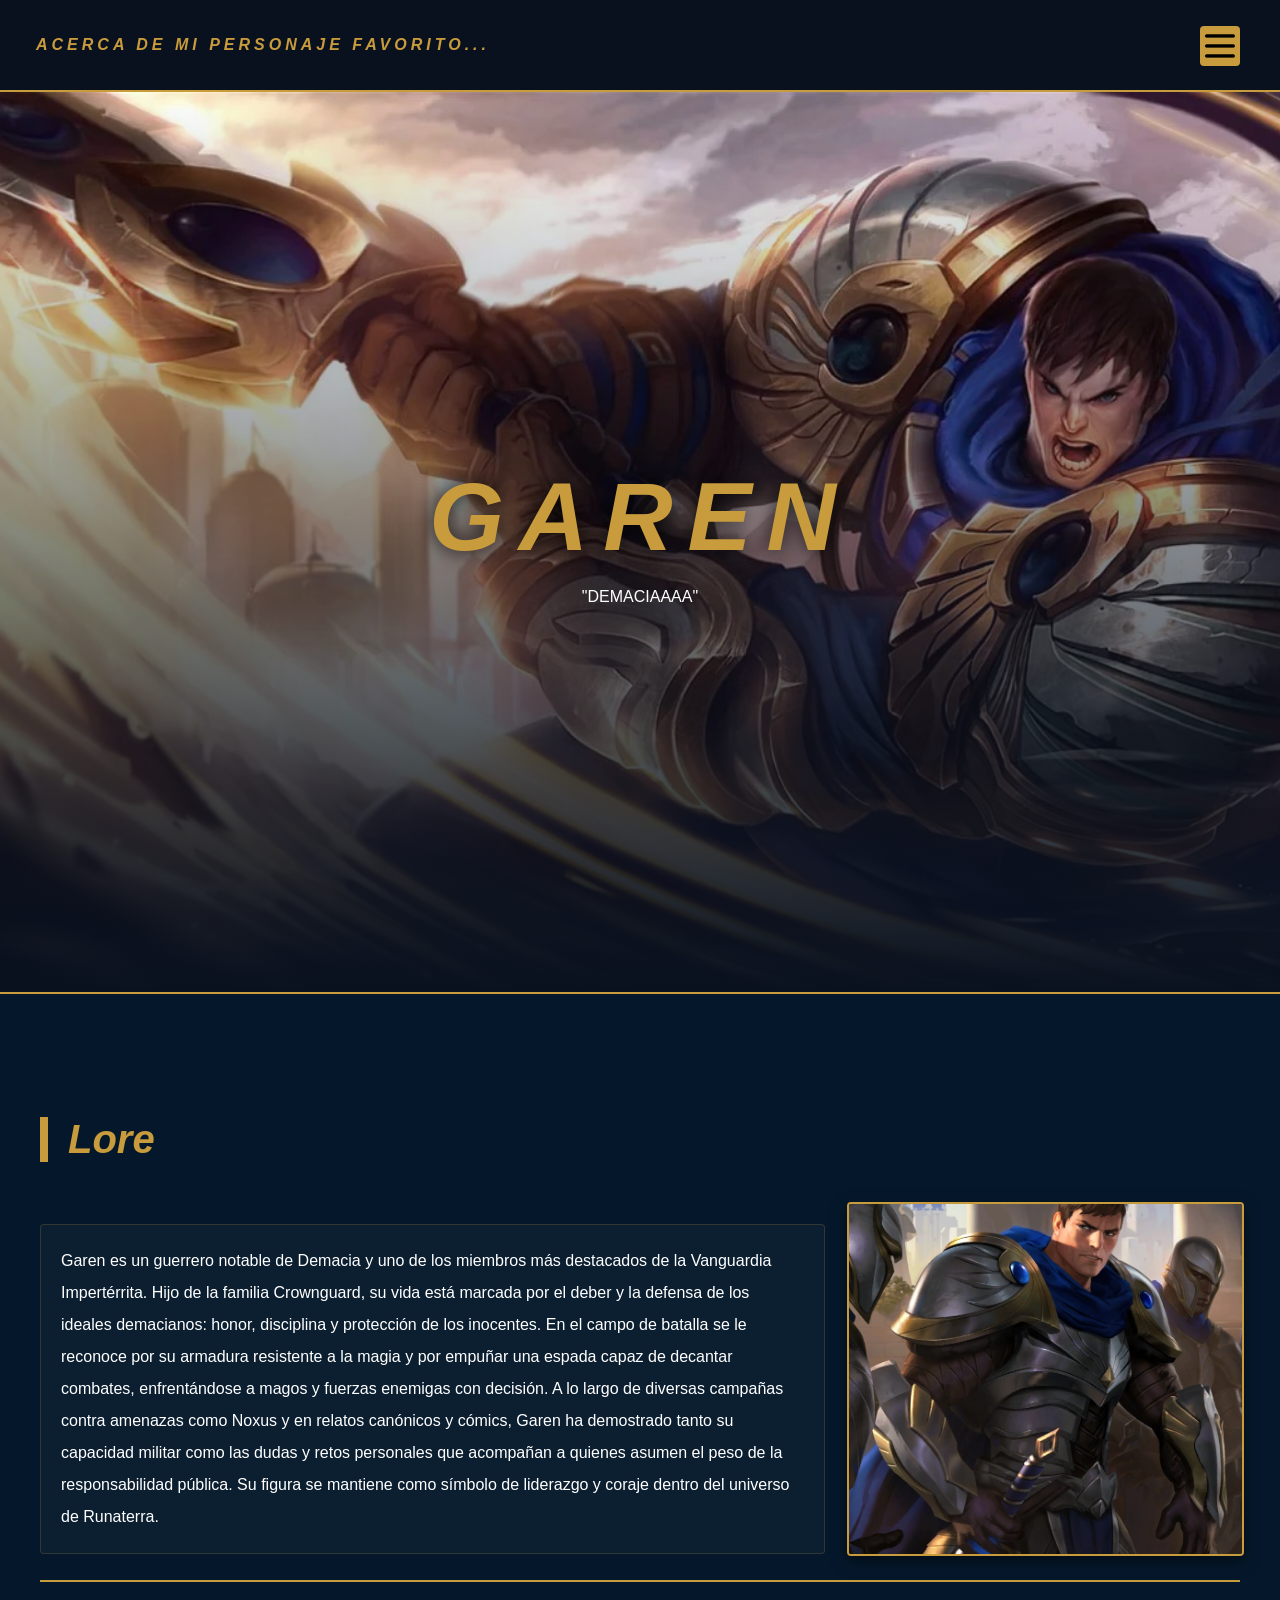
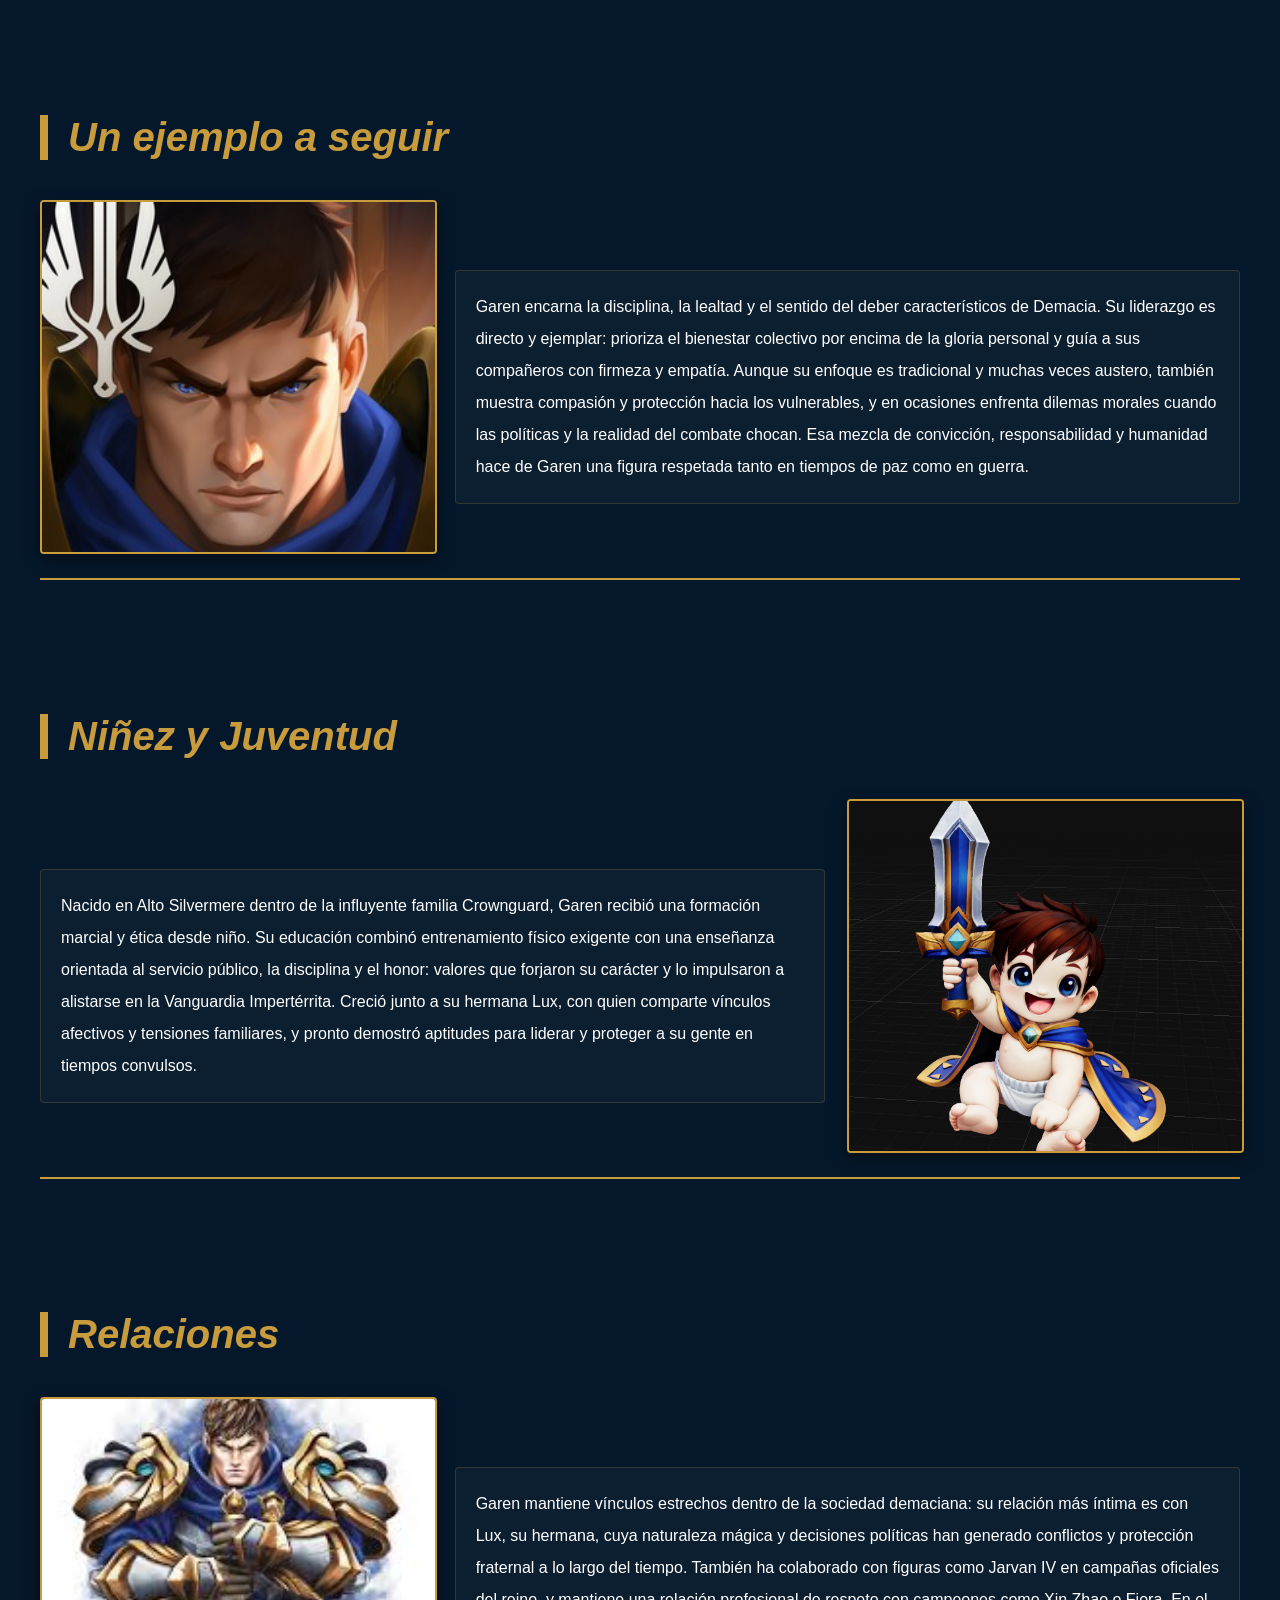
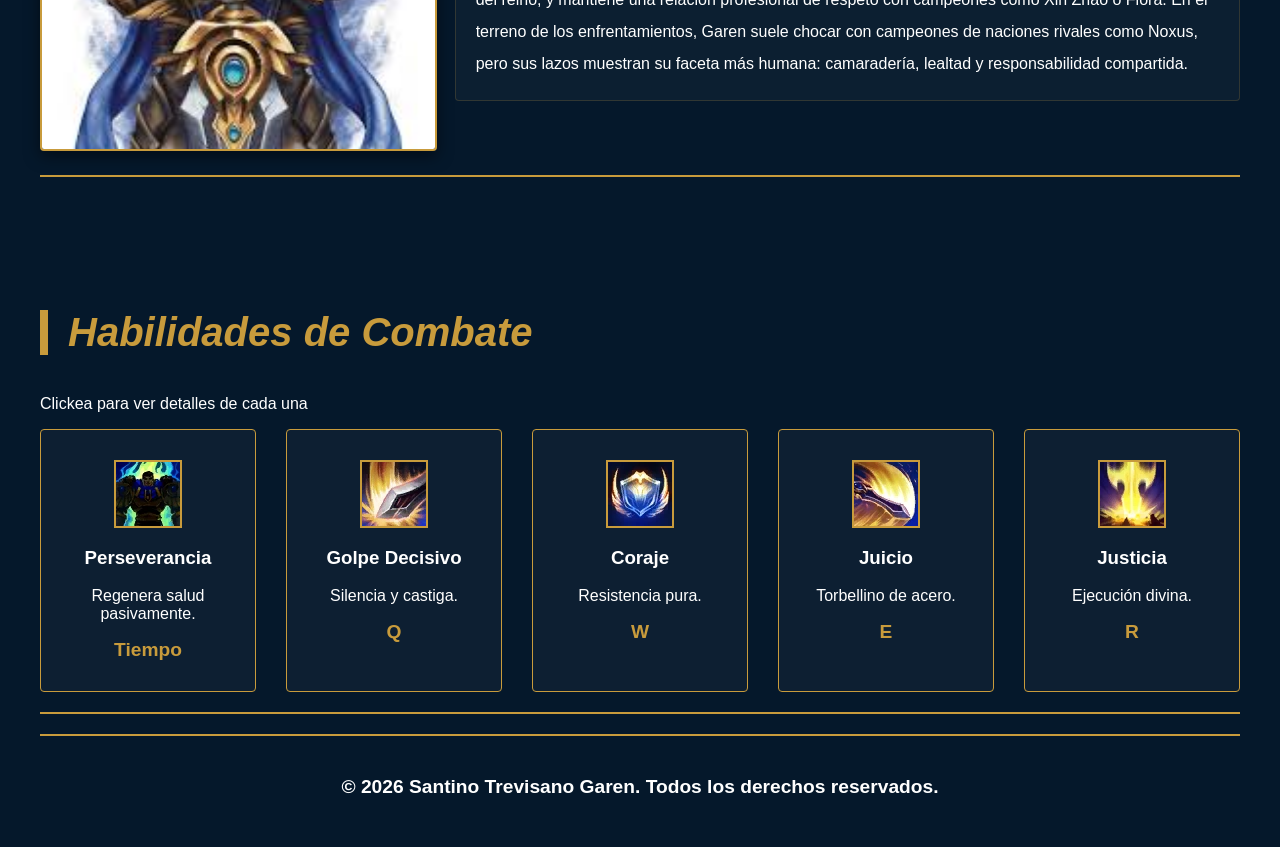
==== index.html @ c41dc691 "v1.2.2" ====
<!DOCTYPE html>
<html lang="es">
<head>
    <meta charset="UTF-8">
    <title>Garen: El Poder de Demacia</title>
    <link rel="stylesheet" href="style.css"> 
    <meta name="viewport" content="width=device-width, initial-scale=1.0">
</head>
<body>

    <nav id="menu">
        <div class="nav-left-text">Acerca de mi personaje favorito...</div>
        <button class="menu-btn" onclick="toggleMenu()">
            <img src="img/botton.png" alt="boton">
        </button>
        
        <div class="nav-links">
            <a href="#hero" onclick="toggleMenu()">Inicio</a>
            <a href="#lore" onclick="toggleMenu()">Lore</a>
            <a href="#Personalidad" onclick="toggleMenu()">Personalidad</a>
            <a href="#Niñez" onclick="toggleMenu()">Niñez</a>
            <a href="#relaciones" onclick="toggleMenu()">Relaciones</a>
            <a href="#habilidades" onclick="toggleMenu()">Habilidades</a>
        </div>
    </nav>

    <header class="hero-garen" id="hero">
        <h1>Garen</h1>
        <p>"DEMACIAAAA"</p>
    </header>
    <main>
        <div class="container">

        <section id="lore" class="divs"> 
            <h2>Lore</h2>
            <div class="texto-foto-derecha">
                <div>
                    <p>Garen es un guerrero notable de Demacia y uno de los miembros más destacados de la Vanguardia Impertérrita. Hijo de la familia Crownguard, su vida está marcada por el deber y la defensa de los ideales demacianos: honor, disciplina y protección de los inocentes. En el campo de batalla se le reconoce por su armadura resistente a la magia y por empuñar una espada capaz de decantar combates, enfrentándose a magos y fuerzas enemigas con decisión. A lo largo de diversas campañas contra amenazas como Noxus y en relatos canónicos y cómics, Garen ha demostrado tanto su capacidad militar como las dudas y retos personales que acompañan a quienes asumen el peso de la responsabilidad pública. Su figura se mantiene como símbolo de liderazgo y coraje dentro del universo de Runaterra.</p>
                </div>
                <div>
                    <img src="img/Garen_conVanguardia.webp" alt="FotoGaren">
                 </div>
            </div>
        </section> 

        <section id ="Personalidad" class="divs">
            <h2>Un ejemplo a seguir</h2>
            <div class="texto-foto-izquierda">
                <div>
                    <img src="img/Garen_Personalidad.png" alt="FotoGaren">
                </div>
                <div> 
                    <p>Garen encarna la disciplina, la lealtad y el sentido del deber característicos de Demacia. Su liderazgo es directo y ejemplar: prioriza el bienestar colectivo por encima de la gloria personal y guía a sus compañeros con firmeza y empatía. Aunque su enfoque es tradicional y muchas veces austero, también muestra compasión y protección hacia los vulnerables, y en ocasiones enfrenta dilemas morales cuando las políticas y la realidad del combate chocan. Esa mezcla de convicción, responsabilidad y humanidad hace de Garen una figura respetada tanto en tiempos de paz como en guerra.</p>
                </div>
            </div>
        </section>

        <Section id ="Niñez" class="divs">
            <h2>Niñez y Juventud</h2>
            <div class="texto-foto-derecha">
                <div>
                    <p>Nacido en Alto Silvermere dentro de la influyente familia Crownguard, Garen recibió una formación marcial y ética desde niño. Su educación combinó entrenamiento físico exigente con una enseñanza orientada al servicio público, la disciplina y el honor: valores que forjaron su carácter y lo impulsaron a alistarse en la Vanguardia Impertérrita. Creció junto a su hermana Lux, con quien comparte vínculos afectivos y tensiones familiares, y pronto demostró aptitudes para liderar y proteger a su gente en tiempos convulsos.</p>
                </div>
                <div>
                    <img src="img/Garen_bebe.png" alt="FotoGaren">
                </div>
            </div>
        </Section>

        <section id ="relaciones" class="divs">
            <h2>Relaciones</h2>
            <div class="texto-foto-izquierda">
                <div>
                    <img src="img/Garen_ejemplo.jpg" alt="FotoGaren">
                </div>
                <div>
                    <p>Garen mantiene vínculos estrechos dentro de la sociedad demaciana: su relación más íntima es con Lux, su hermana, cuya naturaleza mágica y decisiones políticas han generado conflictos y protección fraternal a lo largo del tiempo. También ha colaborado con figuras como Jarvan IV en campañas oficiales del reino, y mantiene una relación profesional de respeto con campeones como Xin Zhao o Fiora. En el terreno de los enfrentamientos, Garen suele chocar con campeones de naciones rivales como Noxus, pero sus lazos muestran su faceta más humana: camaradería, lealtad y responsabilidad compartida.</p>
                </div>
            </div>
        </section>

        <section id="habilidades" class="click-div">
            <h2>Habilidades de Combate</h2>
            <p>Clickea para ver detalles de cada una</p>
            <div class="habilidades-grid">
                 <div class="habilidad-div" id="perseverancia">
                    <img src= "img/Garen_Perseverance.webp" alt="Q">
                    <h3>Perseverancia</h3>
                    <p>Regenera salud pasivamente.</p>
                    <span class="tecla">Tiempo</span>
                </div>
                <div class="habilidad-div" id="goledecisivo">
                    <img src="img/Garen_Decisive_Strike.webp" alt="Q">
                    <h3>Golpe Decisivo</h3>
                    <p>Silencia y castiga.</p>
                    <span class="tecla">Q</span>
                </div>
                <div class="habilidad-div" id="coraje">
                    <img src="img/Garen_Courage.webp" alt="W">
                    <h3>Coraje</h3>
                    <p>Resistencia pura.</p>
                    <span class="tecla">W</span>
                </div>
                <div class="habilidad-div" id="juicio">
                    <img src="img/Garen_Judgment.webp" alt="E">
                    <h3>Juicio</h3>
                    <p>Torbellino de acero.</p>
                    <span class="tecla">E</span>
                </div>
                <div class="habilidad-div" id="justicia">
                    <img src="img/Garen_Demacian_Justice.webp" alt="R">
                    <h3>Justicia</h3>
                    <p>Ejecución divina.</p>
                    <span class="tecla">R</span>
                </div>
            </div>

            <div id="video-container" style="display: none;">
                <video id="miVideo">
                 <source src="tu-video.mp4" type="video/mp4">Error no cargo el video</source>
                </video>
                <p id="texto">texto</p>
            </div>
            
        </section> 

        <footer>
            <p>&copy; 2026 Santino Trevisano Garen. Todos los derechos reservados.</p>
        </footer>
    </div>
    <script src="script.js"></script>
    </main>
</body>
</html>
---- style.css ----
:root {
    --azul-demacia: #05182b;
    --dorado-justicia: #c89b3c;
    --blanco-pureza: #ffffff;
    --negro-fondo: #09111f;
}

body {
    display: grid;
    grid-template-rows: auto 1fr auto;
    background-color: var(--azul-demacia);
    color: var(--blanco-pureza);
    font-family: 'Segoe UI', sans-serif;
    margin: 0;
    overflow-x: hidden;
    width: 100vw;
    cursor: url('img/cursornormal-small.png') 0 0, auto;
}

html {
    cursor: url('img/cursornormal-small.png') 0 0, auto;
}

a,
button,
.menu-btn,
.habilidad-div {
    cursor: url('img/cursorclick-small.png') 0 0, pointer;
}

header {
    min-height: 100vh;
}

.container h1{
    text-align: center; 
}

nav {
    display: flex;
    align-items: center;
    justify-content: space-between;
    z-index: 1000;
    padding: 15px 20px;
    background-color: var(--negro-fondo);
    min-height: 60px;
    position: sticky;
    top: 0;
    border-bottom: 2px solid var(--dorado-justicia);
}

.nav-left-text {
    font-family: 'Segoe UI', sans-serif;
    font-style: italic;
    font-weight: 700;
    font-size: 1rem;
    color: var(--dorado-justicia);
    letter-spacing: 4px;
    text-transform: uppercase;
    padding: 10px 16px;
}

nav a {
    display: none;
}

.menu-btn {
    display: block;
    float: right;
    background: none;
    border: none;
    padding: 0;
    cursor: pointer;
    position: relative;
    z-index: 1002;
    margin-right: 20px;
    margin-top: 5px;
}

.menu-btn img {
    background-color: var(--dorado-justicia);
    width: 40px;          
    height: auto;         
    transition: transform 0.2s ease, background-color 0.2s ease;
    border-radius: 4px;
}

.menu-btn:hover img {
    transform: scale(1.1);
    background-color: var(--blanco-pureza);
}

nav .nav-links {
    position: fixed;
    top: 0;
    right: 0; 
    width: 260px; 
    height: 100vh;
    background-color: rgba(9, 17, 31, 0.98); 
    border-left: 2px solid var(--dorado-justicia);
    padding-top: 90px; 
    display: flex;
    flex-direction: column;
    align-items: center;
    gap: 20px;
    z-index: 1001;
    transform: translateX(100%);
    transition: transform 0.4s cubic-bezier(0.4, 0, 0.2, 1); 
}

nav .nav-links a {
    display: block;
    font-size: 1.1rem;
    letter-spacing: 3px;
    width: 80%;
    text-align: center;
    padding: 12px 0;
    margin: 0;
    color: var(--dorado-justicia);
    text-decoration: none;
    font-weight: bold;
    text-transform: uppercase;
    transition: all 0.3s;
}

nav a:hover {
    display: inline-block;
  border-color: var(--dorado-justicia);
  transform: translateY(-5px); 
  cursor: url('img/cursorclick-small.png') 0 0, pointer;
  color: var(--blanco-pureza);
text-shadow: 0 0 10px rgba(200, 155, 60, 0.5);
}

.menu-btn:hover,
button:hover,
a:hover,
.habilidad-div:hover {
    cursor: url('img/cursorclick-small.png') 0 0, pointer;
}

nav.abierto .nav-links {
    transform: translateX(0);
}

nav.abierto .menu-btn img {
    transform: rotate(90deg);
    background-color: var(--blanco-pureza);
}

nav.cerrado .menu-btn img {
    transform: rotate(0deg);
    background-color: var(--dorado-justicia);
}

nav.abierto {
    display: flex;
    align-items: center;
    justify-content: space-between;
}

nav.abierto a {
    border: none;
}

.hero-garen {
    background: linear-gradient(rgba(0,0,0,0), var(--negro-fondo)), 
                url('img/garen-splash-art-league-of-legends-vs-legends-of-runeterra-v0-q20toudn4og61.webp');
    background-size: cover;
    background-position: center;
    display: flex;
    flex-direction: column;
    justify-content: center;
    align-items: center;
    text-align: center;
    border-bottom: 2px solid var(--dorado-justicia);
}

.hero-garen h1 {
    font-size: clamp(3rem, 10vw, 6rem); 
    color: var(--dorado-justicia);
    text-transform: uppercase;
    margin: 0;
    text-shadow: 0 0 20px rgba(0,0,0,0.9);
    letter-spacing: 15px;
    font-style: italic;
}

main{
    grid-template-columns: 1fr 3fr 1fr;
}
.container {
    max-width: 1200px; 
    margin: auto;
    padding: 10px 20px;
    display: grid;
}

section { 
    border-bottom: 2px solid var(--dorado-justicia);
    margin-bottom: 20px;
    margin-top: 80px; 
}

h2 {
    font-size: 2.5rem;
    font-style: italic;
    border-left: 8px solid var(--dorado-justicia);
    padding-left: 20px;
    color: var(--dorado-justicia);
    margin-bottom: 40px;
}

.habilidades-grid {
    display: grid;
    grid-template-columns: 1fr 1fr 1fr 1fr 1fr;
    gap: 30px;
}

.habilidad-div { 
    background: rgba(255,255,255,0.03);
    padding: 30px;
    border: 1px solid var(--dorado-justicia);
    text-align: center;
    border-radius: 4px;
    transition: all 0.3s;
    margin-bottom: 20px;
    transform-origin: center; transition: transform 1.5s, box-shadow 1.5s; 
}

.habilidad-div:hover {
    background: rgba(200,155,60,0.05);
    border-color: var(--dorado-justicia);
    transform: translateY(-5px);
    box-shadow: 0 0 18px rgba(200,155,60,.9);
}

.habilidad-div:hover {
    transform: rotateY(360deg) scale(1.05);
}

.habilidad-div img {
    width: 64px;
    height: 64px;
    border: 2px solid var(--dorado-justicia);
    margin-bottom: 15px;
    display: block;
    margin-left: auto;
    margin-right: auto;
}

.tecla {
    display: block;
    font-weight: bold;
    font-size: 1.2rem;
    color: var(--dorado-justicia);
    margin-top: 10px;
}

.texto-foto-derecha {
    display: grid;
    grid-template-columns: 2fr 1fr;
    gap: 22px;
    align-items: center;
}

.texto-foto-izquierda {
    display: grid;
    grid-template-columns: 1fr 2fr;
    gap: 22px;
    align-items: center;
}

.texto-foto-derecha img, 
.texto-foto-izquierda img {
    width: 100%;
    height: 350px;
    object-fit: cover;
    border: 2px solid var(--dorado-justicia);
    border-radius: 4px;
    box-shadow: 0 5px 15px rgba(0,0,0,0.5);
    margin-bottom: 20px;
}

img {
    transition: all 0.3s;
} 

img:hover {
    background: rgba(200,155,60,0.05);
    border-color: var(--dorado-justicia);
    transform: translateY(-5px);
}

.divs p {
    background: rgba(255,255,255,0.03);
    padding: 20px; 
    border: 1px solid rgba(200,155,60,0.2);
    border-radius: 4px;
    margin-bottom: 20px;
    line-height: 2;
}

.divs strong {
    color: var(--dorado-justicia);
}

#click-div {
    cursor: pointer;
}

#video-container {
    display: none; 
    text-align: center;
    grid-template-columns: 1fr;
    grid-template-rows: auto auto; 
    gap: 20px;
    margin-top: 30px;
    margin-bottom: 30px;      
}

#video-container p {
    padding: 30px;
    background: rgba(255,255,255,0.03);
    border: 1px solid rgba(200,155,60,0.2);
    text-align: center;
    border-radius: 4px;
}

video {
    margin: 0 auto;
    max-width: 110%;
    height: 400px; 
    padding: 10px;
    border: 2px solid var(--dorado-justicia);
}

footer {
    text-align: center;
    padding: 20px;
    border-top: 2px solid var(--dorado-justicia);
    color: var(--blanco-pureza);
    font-size: 1.2rem;
    font-weight: bold;
}


@media (max-width: 768px) {
    body {
        grid-template-rows: auto auto 1fr auto;
    }

    header {
        min-height: auto; 
    }

    #hero {
        background-color: var(--negro-fondo); 
        background-size: contain;             
        background-repeat: no-repeat;         
        background-position: center;
        width: 100%;
        height: auto;
        aspect-ratio: 17 / 10; 
    }

    .habilidades-grid {
        grid-template-columns: repeat(3, 1fr); 
        gap: 20px;
    }

    #justicia, #juicio {
        margin-left: 50%;
        width: 65%;
    }

    .texto-foto-derecha, 
    .texto-foto-izquierda {
        grid-template-columns: 1fr 1fr;
        grid-template-rows: auto;
        gap: 15px;
    }

    .texto-foto-derecha img, 
    .texto-foto-izquierda img {
        height: auto;
        max-width: 100%;
    }

    section { 
        margin-top: 60px; 
    }

    video {
        max-width: 90%;
        height: auto;
    }
}

@media (max-width: 480px) {
    .habilidades-grid {
        grid-template-columns: repeat(2, 1fr);
        gap: 15px;
    }

    .habilidad-div {
        display: flex;
        flex-direction: column;
        justify-content: space-between;
        height: 100%;
        box-sizing: border-box;
        padding: 15px;
    }

    #juicio, #justicia {
        margin-left: 0;
        width: 100%;
    }

    #justicia {
        grid-column: span 2;
    }

    .texto-foto-derecha, 
    .texto-foto-izquierda {
        grid-template-columns: 1fr;
    }
}
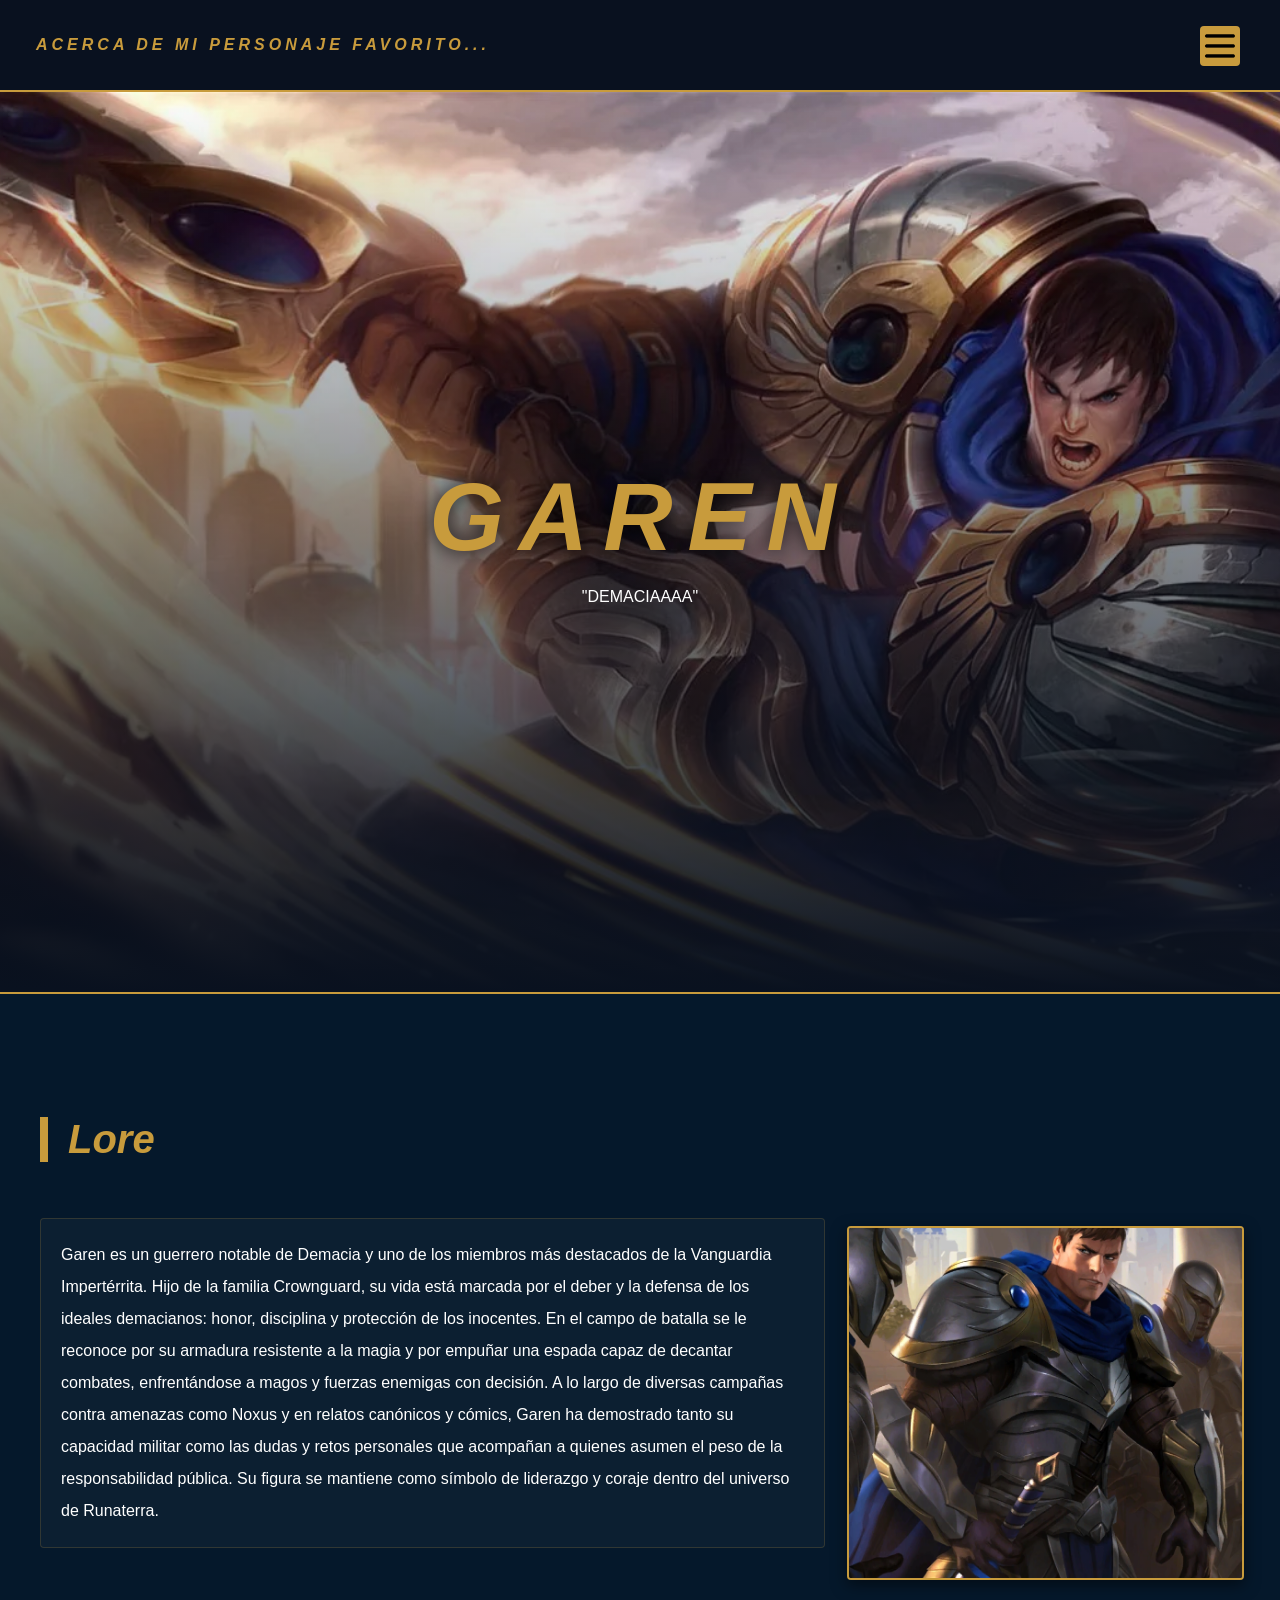
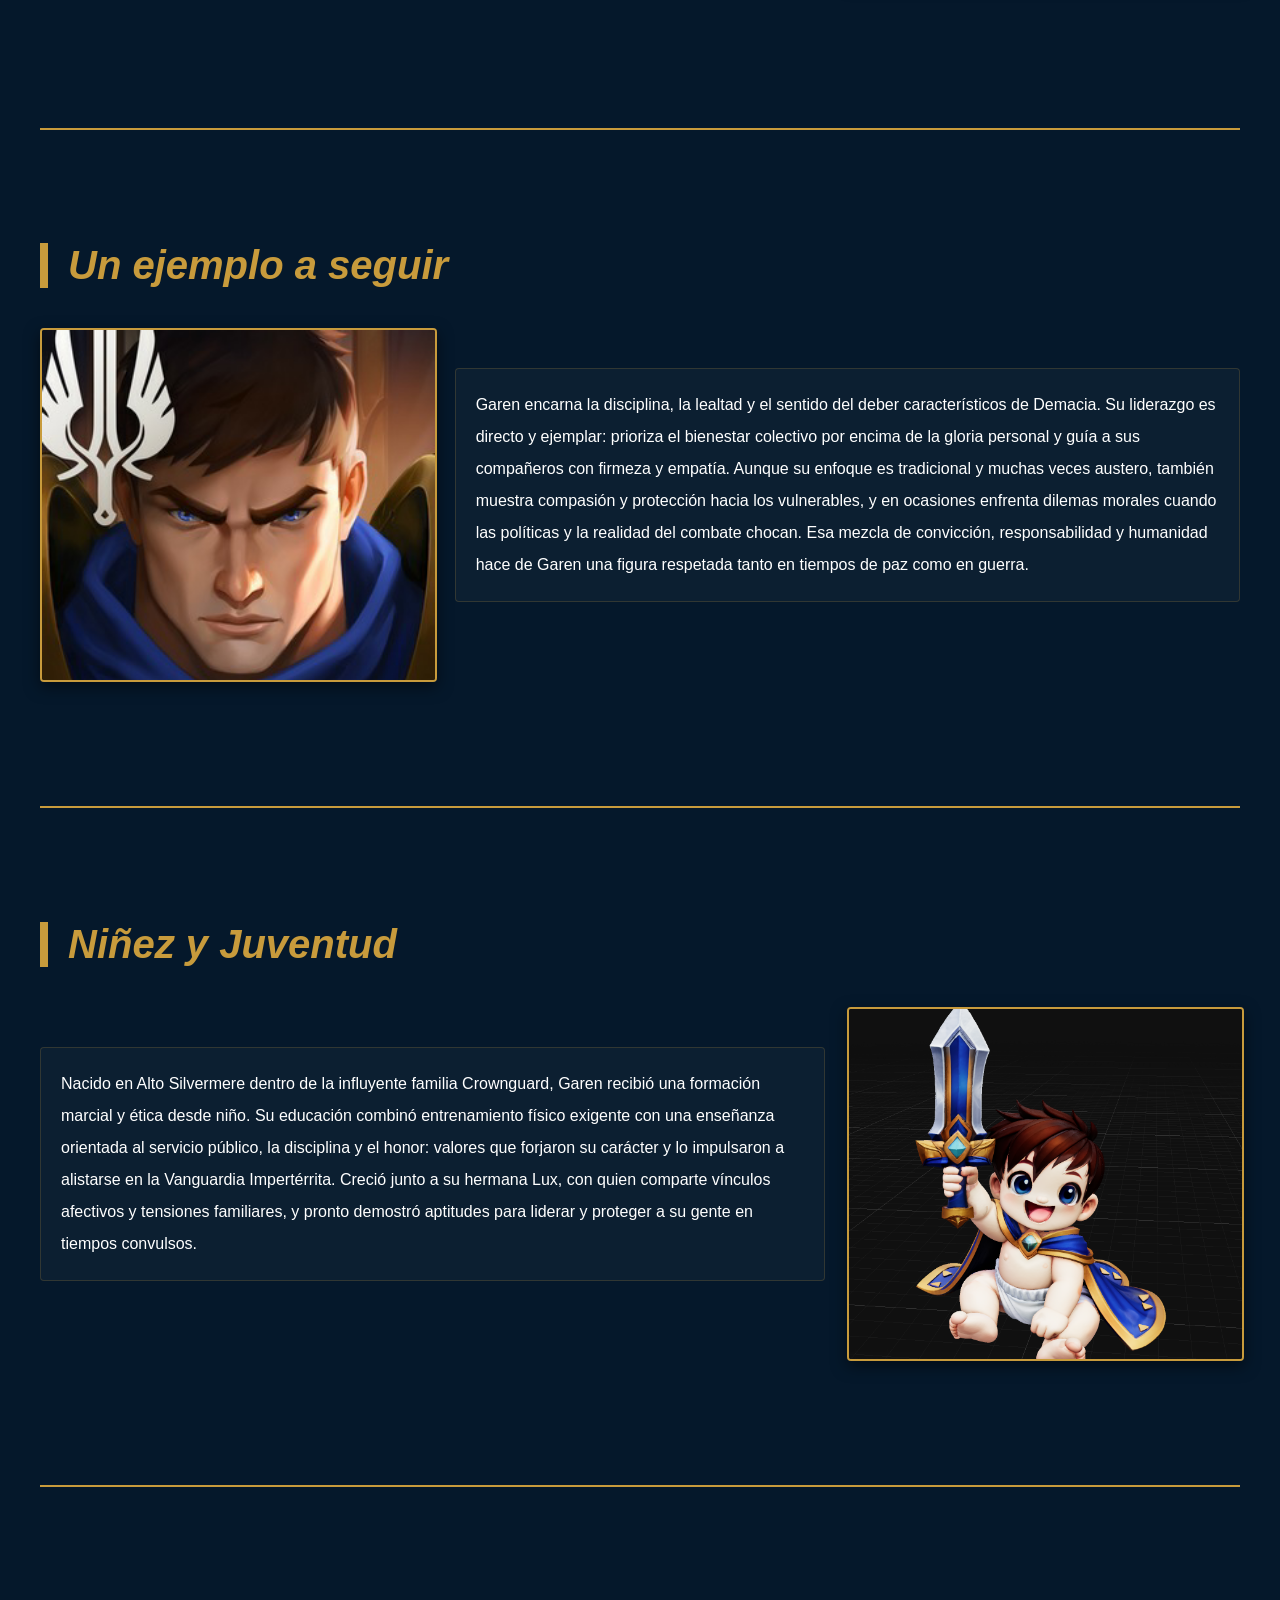
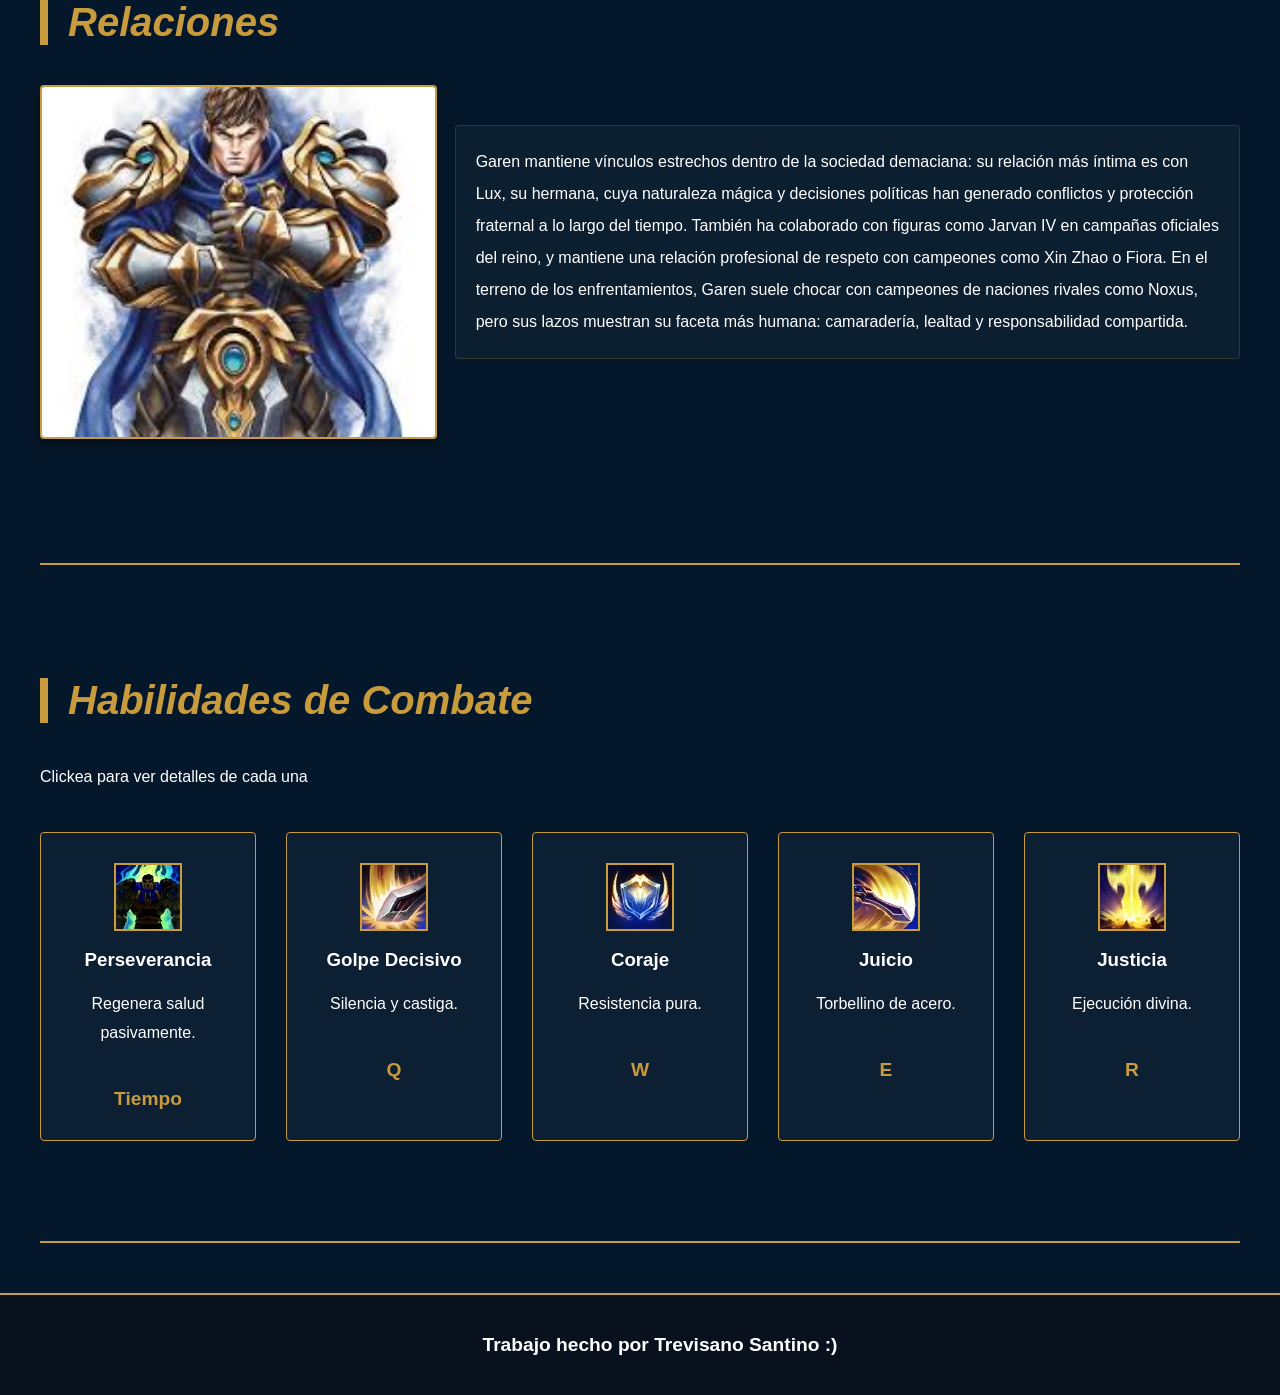
==== commit bbd0f1f4: "v1.3.1" ====
--- a/index.html
+++ b/index.html
@@ -121,13 +121,11 @@
                 </video>
                 <p id="texto">texto</p>
             </div>
-            
         </section> 
-
+    </div>
         <footer>
-            <p>&copy; 2026 Santino Trevisano Garen. Todos los derechos reservados.</p>
+            <p>Trabajo hecho por Trevisano Santino :)</p>
         </footer>
-    </div>
     <script src="script.js"></script>
     </main>
 </body>
--- a/style.css
+++ b/style.css
@@ -186,9 +186,6 @@
     font-style: italic;
 }
 
-main{
-    grid-template-columns: 1fr 3fr 1fr;
-}
 .container {
     max-width: 1200px; 
     margin: auto;
@@ -197,9 +194,9 @@
 }
 
 section { 
-    border-bottom: 2px solid var(--dorado-justicia);
-    margin-bottom: 20px;
-    margin-top: 80px; 
+    padding-bottom: 100px;
+    margin-top: 80px;
+    border-bottom: 2px solid var(--dorado-justicia); 
 }
 
 h2 {
@@ -211,6 +208,13 @@
     margin-bottom: 40px;
 }
 
+#habilidades {
+    padding-bottom: 80px;
+}
+#habilidades p {
+    line-height: 1.8;
+    margin-bottom: 40px;
+}
 .habilidades-grid {
     display: grid;
     grid-template-columns: 1fr 1fr 1fr 1fr 1fr;
@@ -297,7 +301,7 @@
     padding: 20px; 
     border: 1px solid rgba(200,155,60,0.2);
     border-radius: 4px;
-    margin-bottom: 20px;
+    margin-bottom: 80px;
     line-height: 2;
 }
 
@@ -325,6 +329,9 @@
     border: 1px solid rgba(200,155,60,0.2);
     text-align: center;
     border-radius: 4px;
+    max-width: 600px;
+    margin: 0 auto;
+    margin-top: 30px;
 }
 
 video {
@@ -336,12 +343,15 @@
 }
 
 footer {
+    width: 100%;
     text-align: center;
     padding: 20px;
+    margin-top: 40px;
     border-top: 2px solid var(--dorado-justicia);
     color: var(--blanco-pureza);
     font-size: 1.2rem;
     font-weight: bold;
+    background-color: var(--negro-fondo);
 }
 
 
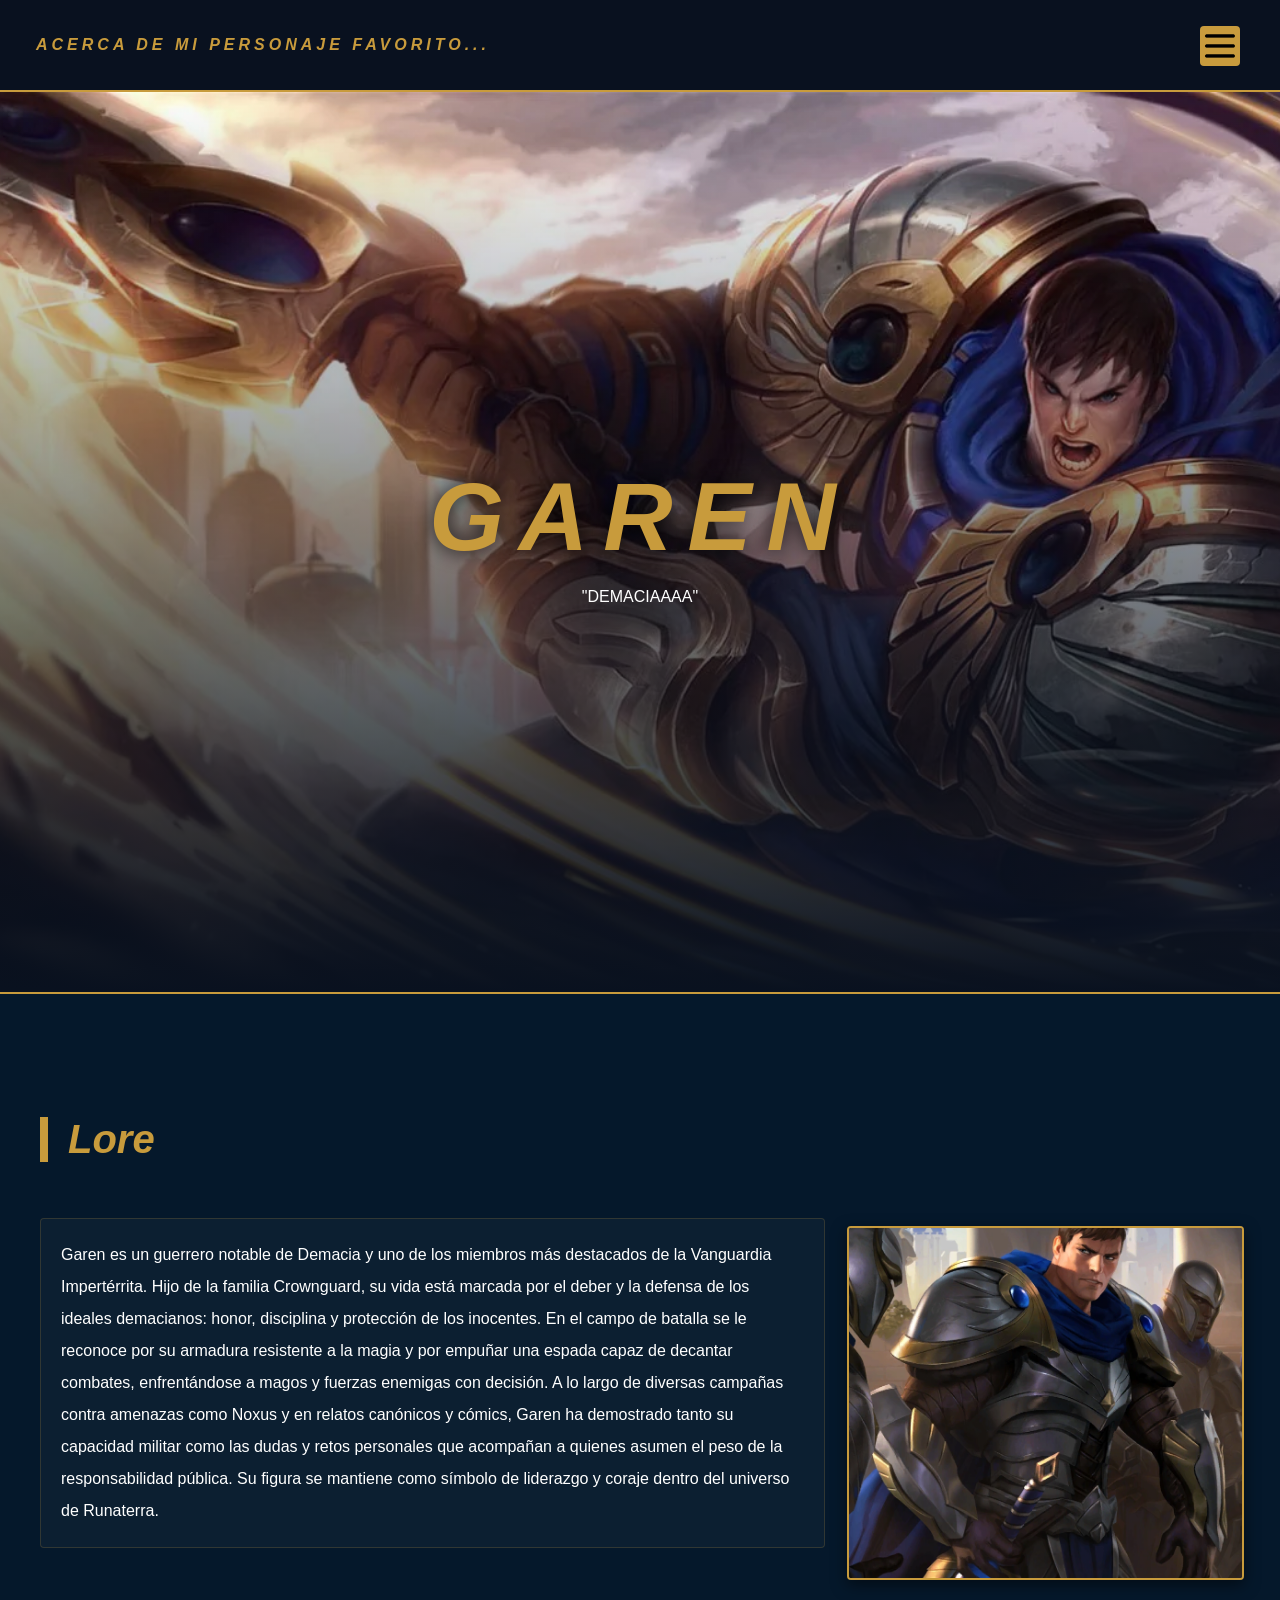
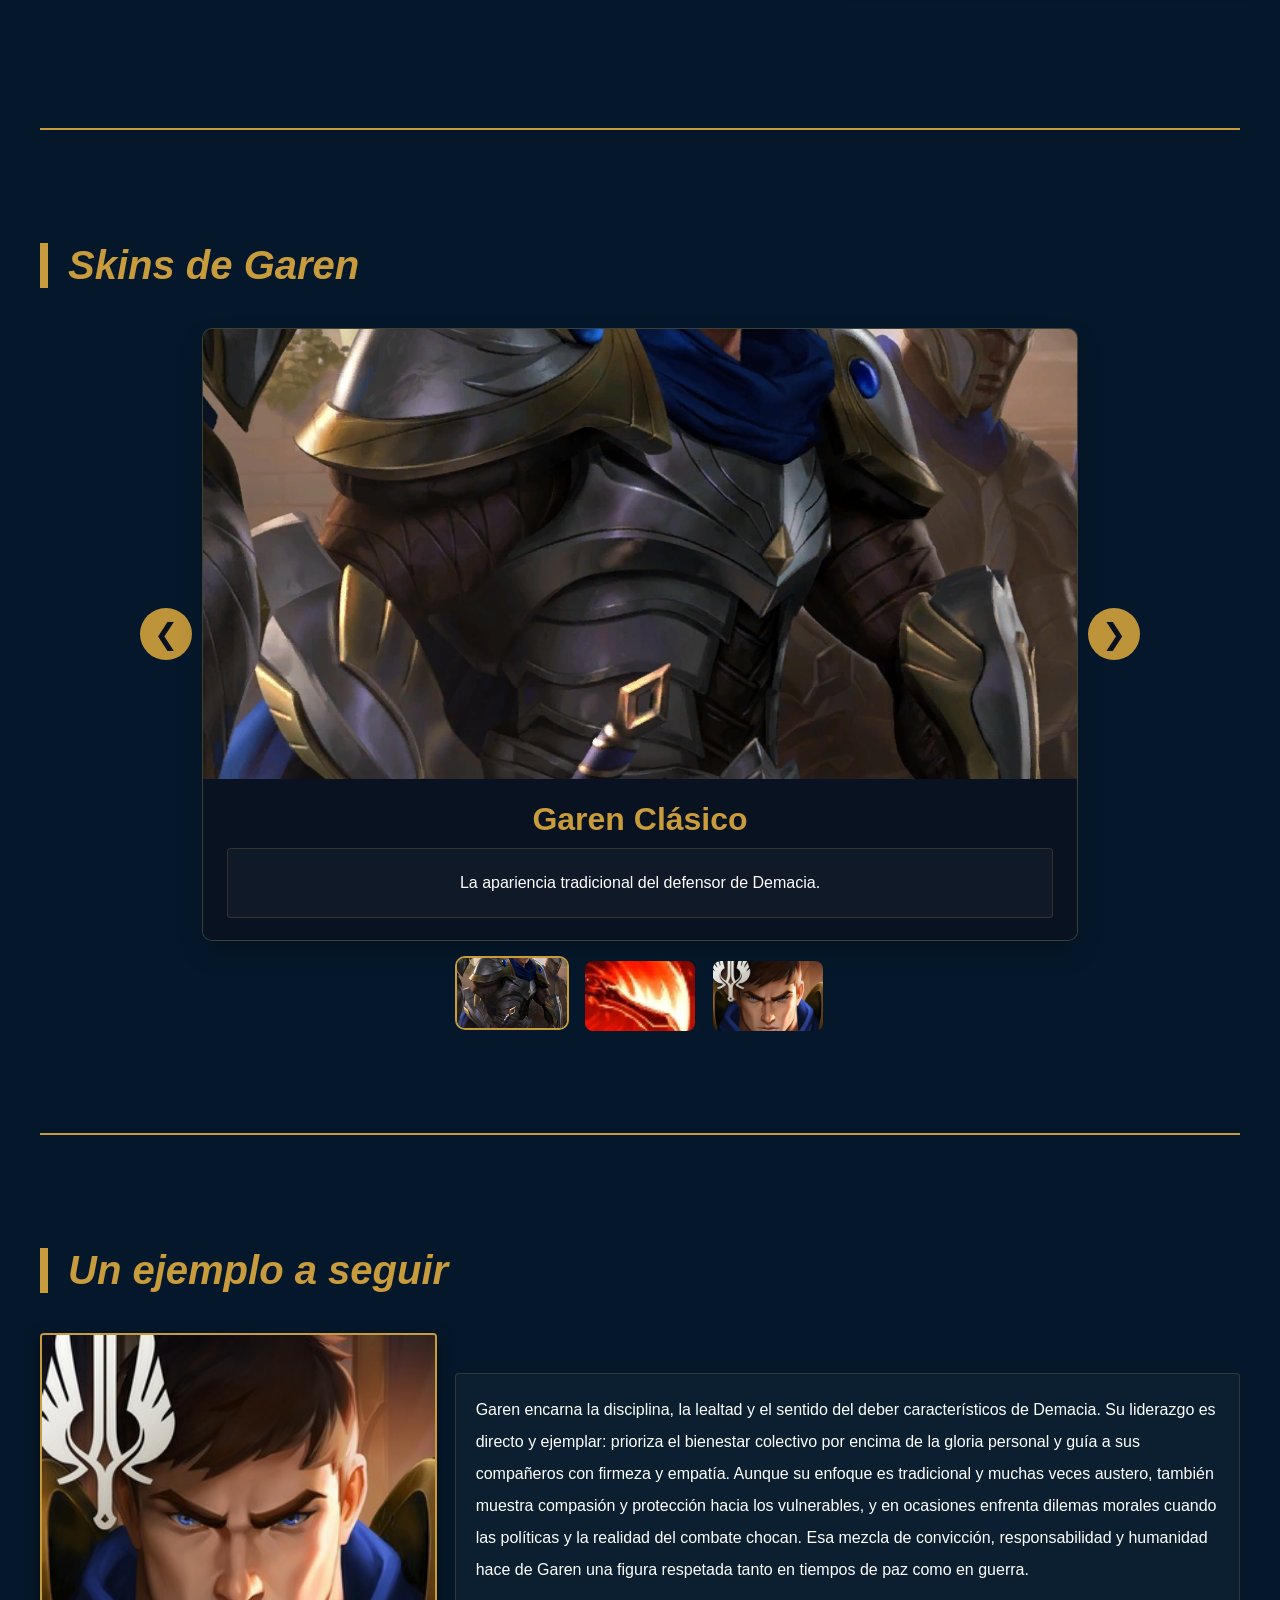
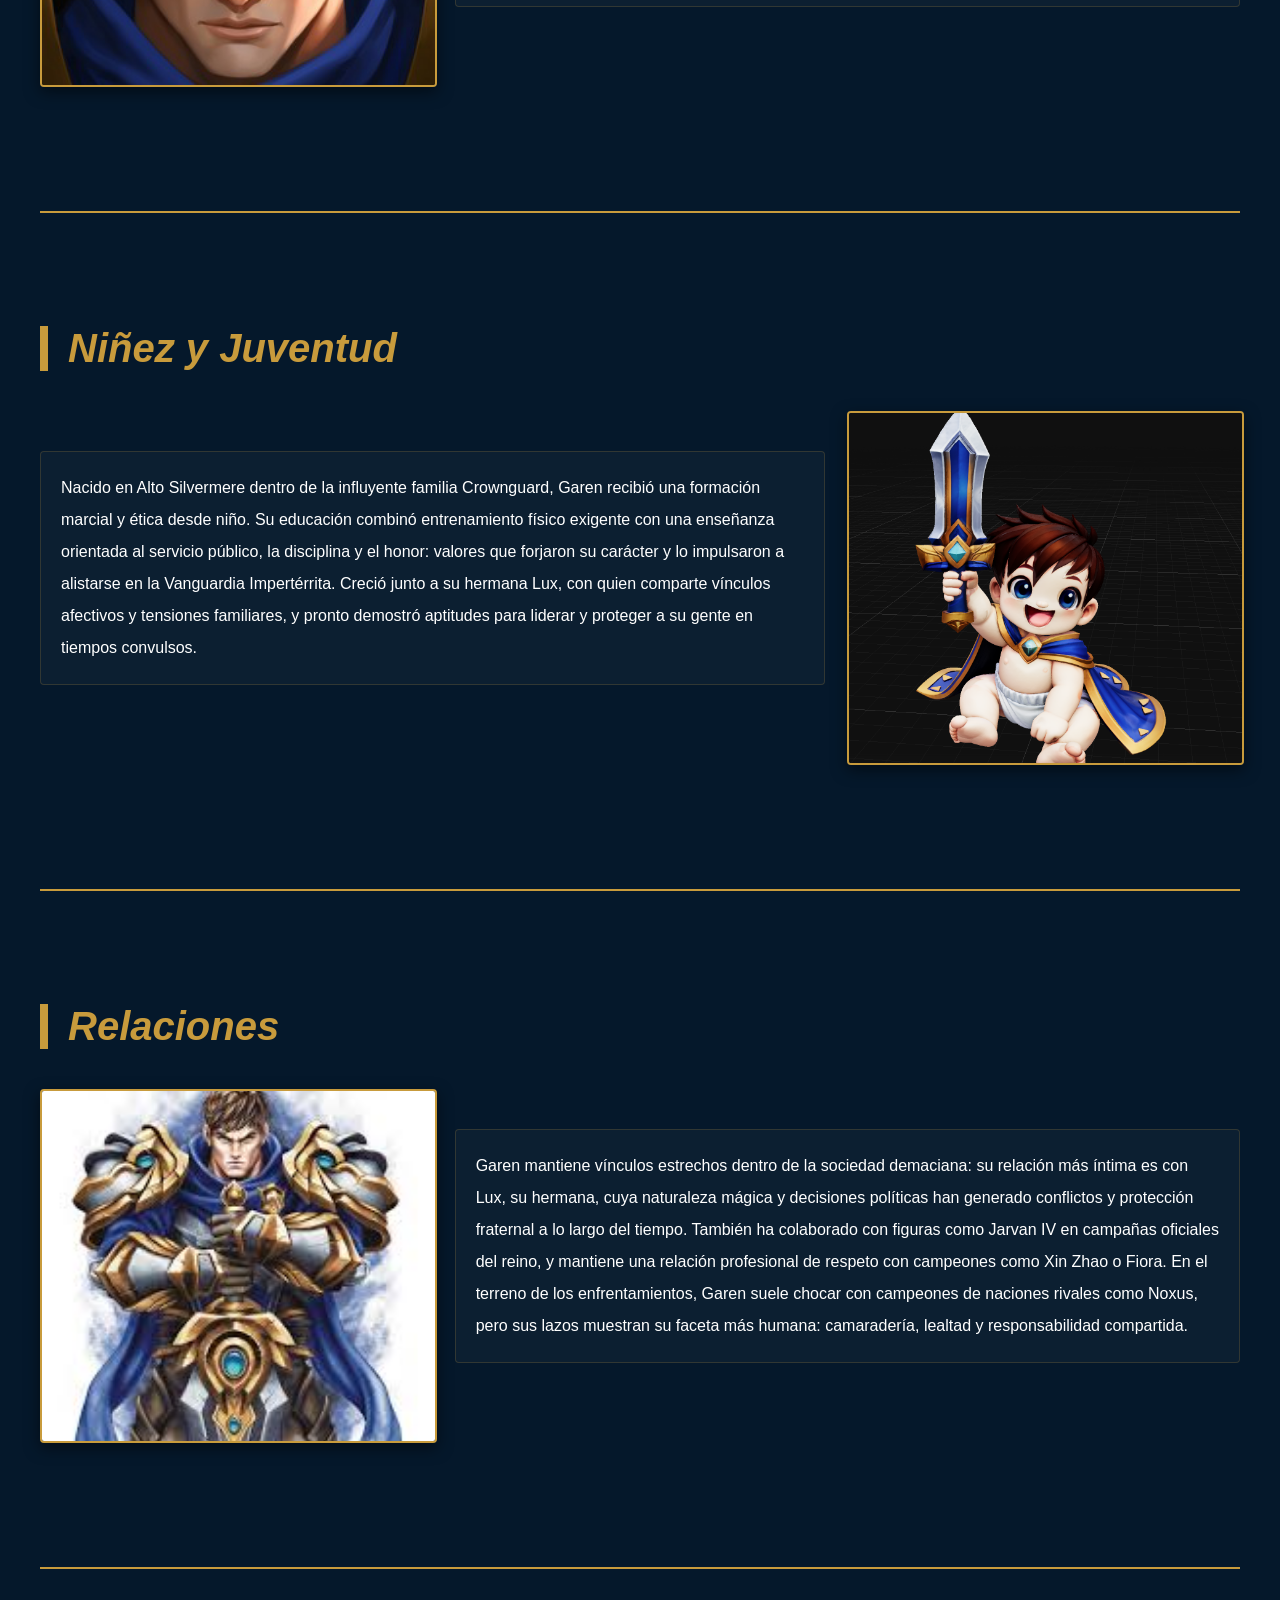
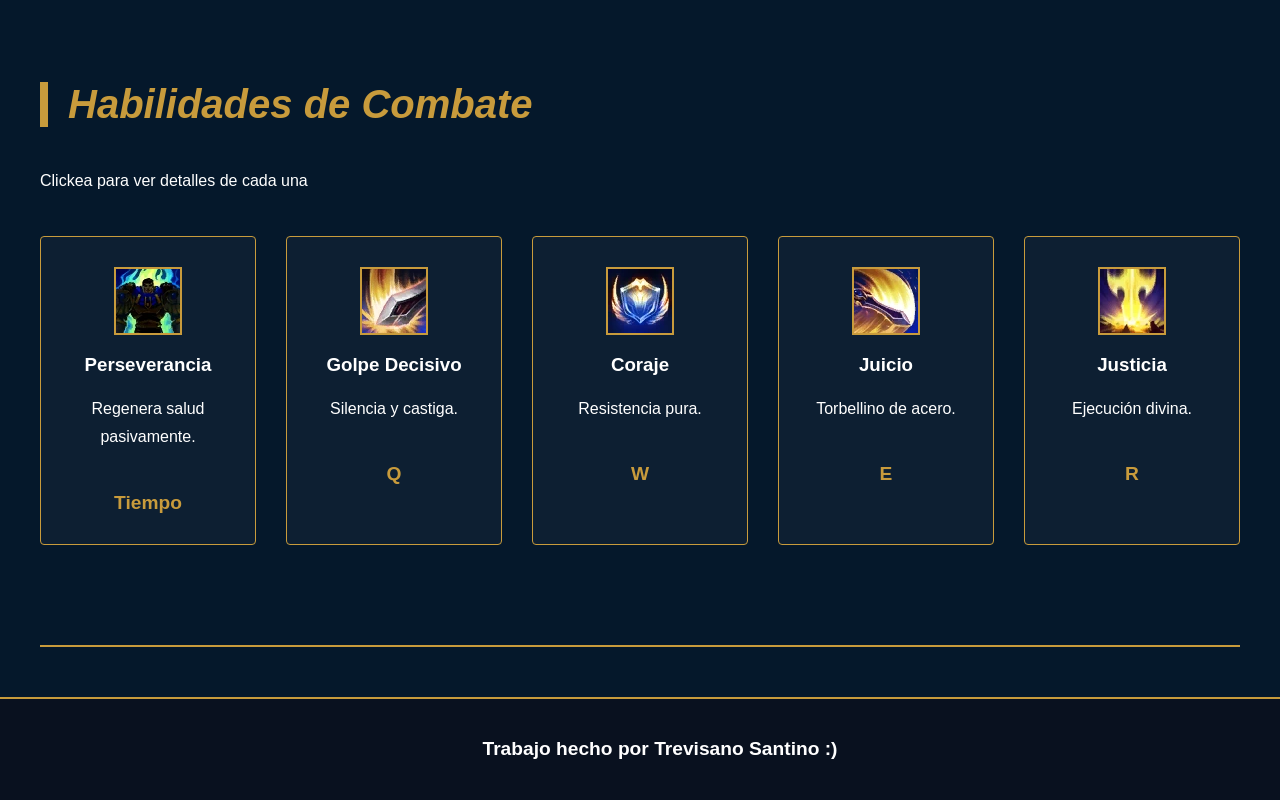
==== commit e8562764: "v1.4.0 probando carrusel" ====
--- a/index.html
+++ b/index.html
@@ -20,6 +20,7 @@
             <a href="#Personalidad" onclick="toggleMenu()">Personalidad</a>
             <a href="#Niñez" onclick="toggleMenu()">Niñez</a>
             <a href="#relaciones" onclick="toggleMenu()">Relaciones</a>
+            <a href="#skins" onclick="toggleMenu()">Skins</a>
             <a href="#habilidades" onclick="toggleMenu()">Habilidades</a>
         </div>
     </nav>
@@ -43,6 +44,34 @@
             </div>
         </section> 
 
+        <section id="skins" class="divs skins-section">
+            <h2>Skins de Garen</h2>
+            <div class="skins-carousel">
+                <div class="skins-display">
+                    <button class="skins-nav prev" aria-label="Anterior skin">&#10094;</button>
+                    <figure class="skins-figure">
+                        <img src="img/Garen_conVanguardia.webp" alt="Garen Clásico">
+                        <figcaption>
+                            <h3>Garen Clásico</h3>
+                            <p>La apariencia tradicional del defensor de Demacia.</p>
+                        </figcaption>
+                    </figure>
+                    <button class="skins-nav next" aria-label="Siguiente skin">&#10095;</button>
+                </div>
+                <div class="skins-thumbs">
+                    <button class="skins-thumb active" data-index="0" aria-label="Seleccionar Garen Clásico">
+                        <img src="img/Garen_conVanguardia.webp" alt="Garen Clásico">
+                    </button>
+                    <button class="skins-thumb" data-index="1" aria-label="Seleccionar Duelista">
+                        <img src="img/Garen_Judgment_2.webp" alt="Duelista">
+                    </button>
+                    <button class="skins-thumb" data-index="2" aria-label="Seleccionar Guerrero de Demacia">
+                        <img src="img/Garen_Personalidad.png" alt="Guerrero de Demacia">
+                    </button>
+                </div>
+            </div>
+        </section>
+
         <section id ="Personalidad" class="divs">
             <h2>Un ejemplo a seguir</h2>
             <div class="texto-foto-izquierda">
@@ -55,7 +84,7 @@
             </div>
         </section>
 
-        <Section id ="Niñez" class="divs">
+        <section id ="Niñez" class="divs">
             <h2>Niñez y Juventud</h2>
             <div class="texto-foto-derecha">
                 <div>
--- a/style.css
+++ b/style.css
@@ -309,19 +309,107 @@
     color: var(--dorado-justicia);
 }
 
-#click-div {
-    cursor: pointer;
-}
-
-#video-container {
-    display: none; 
-    text-align: center;
-    grid-template-columns: 1fr;
-    grid-template-rows: auto auto; 
-    gap: 20px;
-    margin-top: 30px;
-    margin-bottom: 30px;      
-}
+    .skins-section .skins-carousel {
+        display: grid;
+        gap: 18px;
+        justify-items: center;
+        margin: auto;
+        max-width: 1000px;
+    }
+
+    .skins-display {
+        display: grid;
+        grid-template-columns: auto 1fr auto;
+        align-items: center;
+        gap: 10px;
+        width: 100%;
+    }
+
+    .skins-figure {
+        margin: 0;
+        background: rgba(255,255,255,0.04);
+        border: 1px solid rgba(200,155,60,0.25);
+        border-radius: 10px;
+        overflow: hidden;
+        box-shadow: 0 12px 25px rgba(0,0,0,0.2);
+    }
+
+    .skins-figure img {
+        width: 100%;
+        height: 450px;
+        object-fit: cover;
+        display: block;
+    }
+
+    .skins-figure figcaption {
+        padding: 22px 24px;
+        background: rgba(9,17,31,0.95);
+        text-align: center;
+    }
+
+    .skins-figure h3 {
+        margin: 0 0 10px;
+        font-size: 2rem;
+        color: var(--dorado-justicia);
+    }
+
+    .skins-figure p {
+        margin: 0;
+        color: var(--blanco-pureza);
+        line-height: 1.7;
+        font-size: 1rem;
+    }
+
+    .skins-nav {
+        border: none;
+        background: rgba(200,155,60,0.95);
+        color: var(--negro-fondo);
+        width: 52px;
+        height: 52px;
+        border-radius: 50%;
+        display: grid;
+        place-items: center;
+        font-size: 1.8rem;
+        cursor: pointer;
+        transition: transform 0.2s ease, background 0.2s ease;
+    }
+
+    .skins-nav:hover {
+        transform: scale(1.05);
+        background: var(--dorado-justicia);
+    }
+
+    .skins-thumbs {
+        display: flex;
+        justify-content: center;
+        gap: 14px;
+        flex-wrap: wrap;
+        width: 100%;
+    }
+
+    .skins-thumb {
+        border: 2px solid transparent;
+        background: none;
+        padding: 0;
+        border-radius: 10px;
+        overflow: hidden;
+        cursor: pointer;
+        transition: border-color 0.25s ease, transform 0.25s ease;
+    }
+
+    .skins-thumb.active,
+    .skins-thumb:hover {
+        border-color: var(--dorado-justicia);
+        transform: translateY(-3px);
+    }
+
+    .skins-thumb img {
+        display: block;
+        width: 110px;
+        height: 70px;
+        object-fit: cover;
+    }
+
 
 #video-container p {
     padding: 30px;
@@ -384,6 +472,24 @@
         width: 65%;
     }
 
+    .skins-display {
+        grid-template-columns: 1fr;
+    }
+
+    .skins-nav {
+        position: static;
+        width: 46px;
+        height: 46px;
+    }
+
+    .skins-figure img {
+        height: auto;
+    }
+
+    .skins-thumbs {
+        gap: 10px;
+    }
+
     .texto-foto-derecha, 
     .texto-foto-izquierda {
         grid-template-columns: 1fr 1fr;
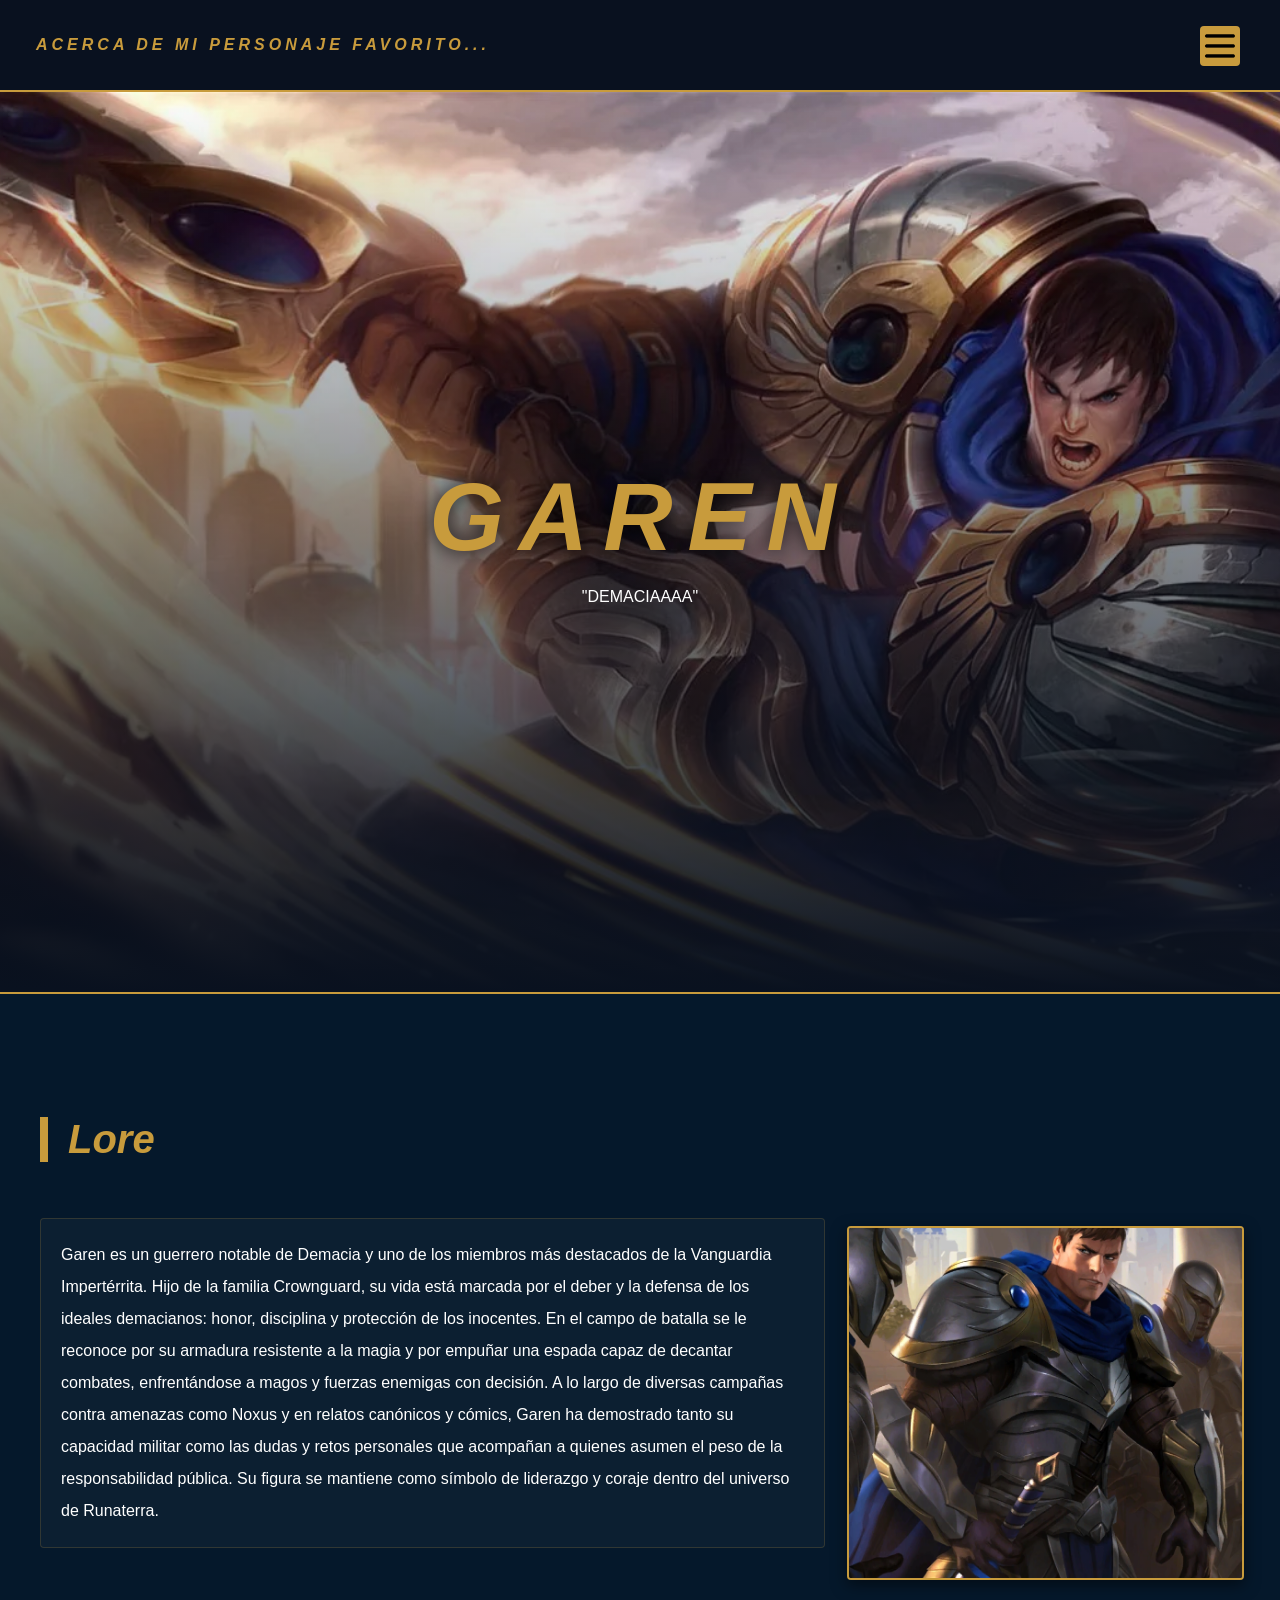
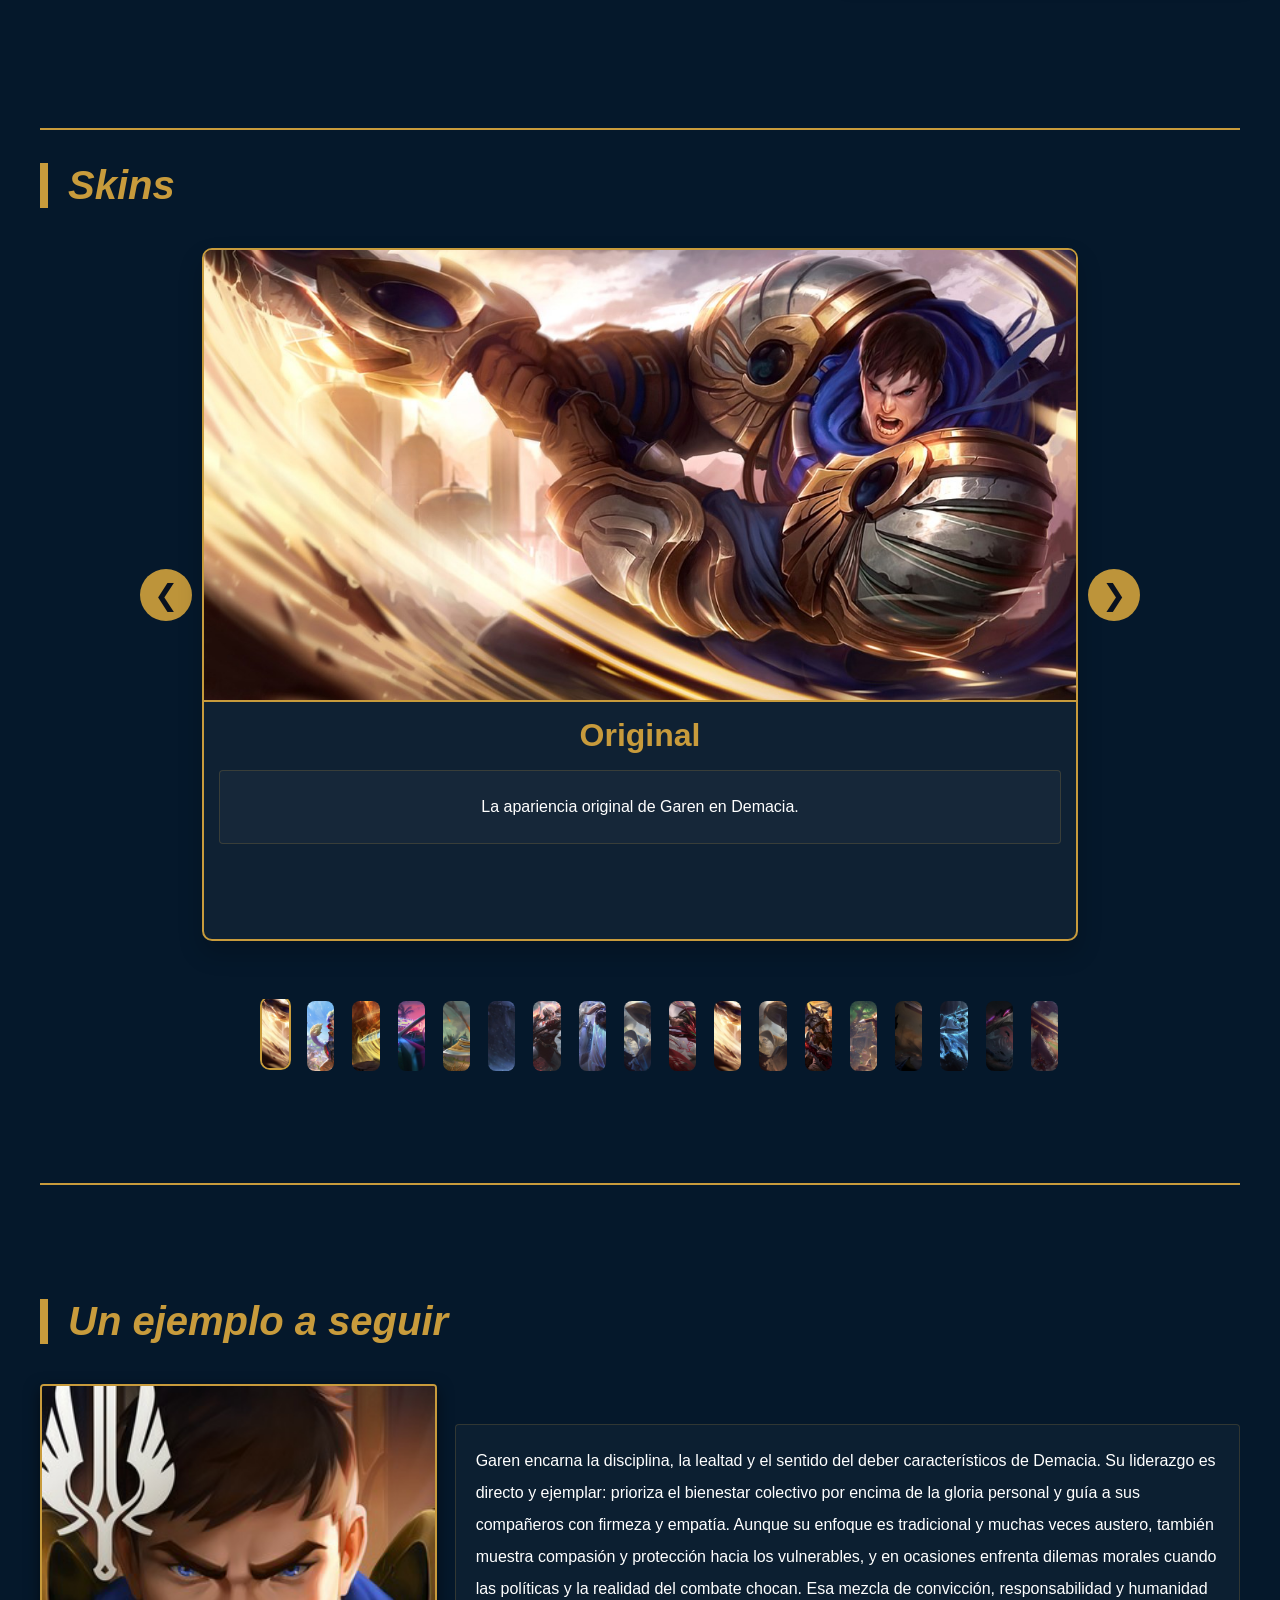
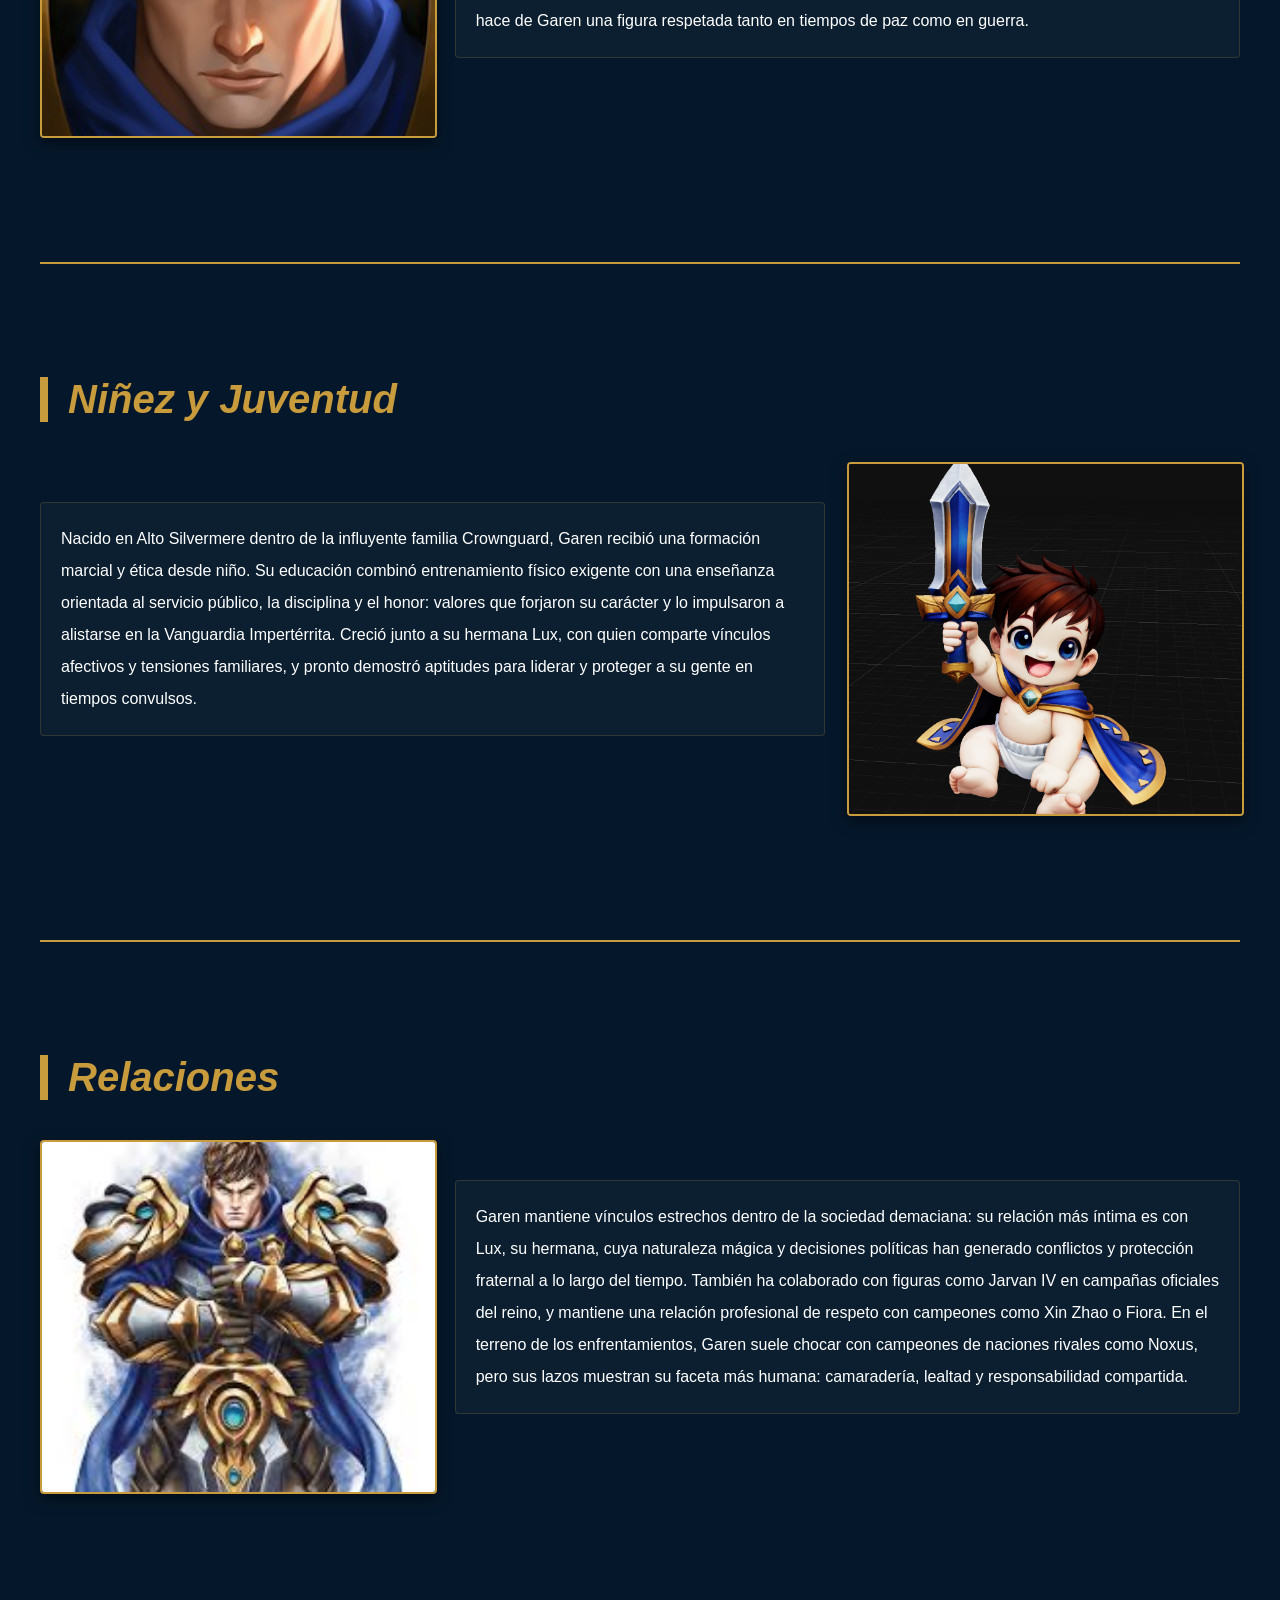
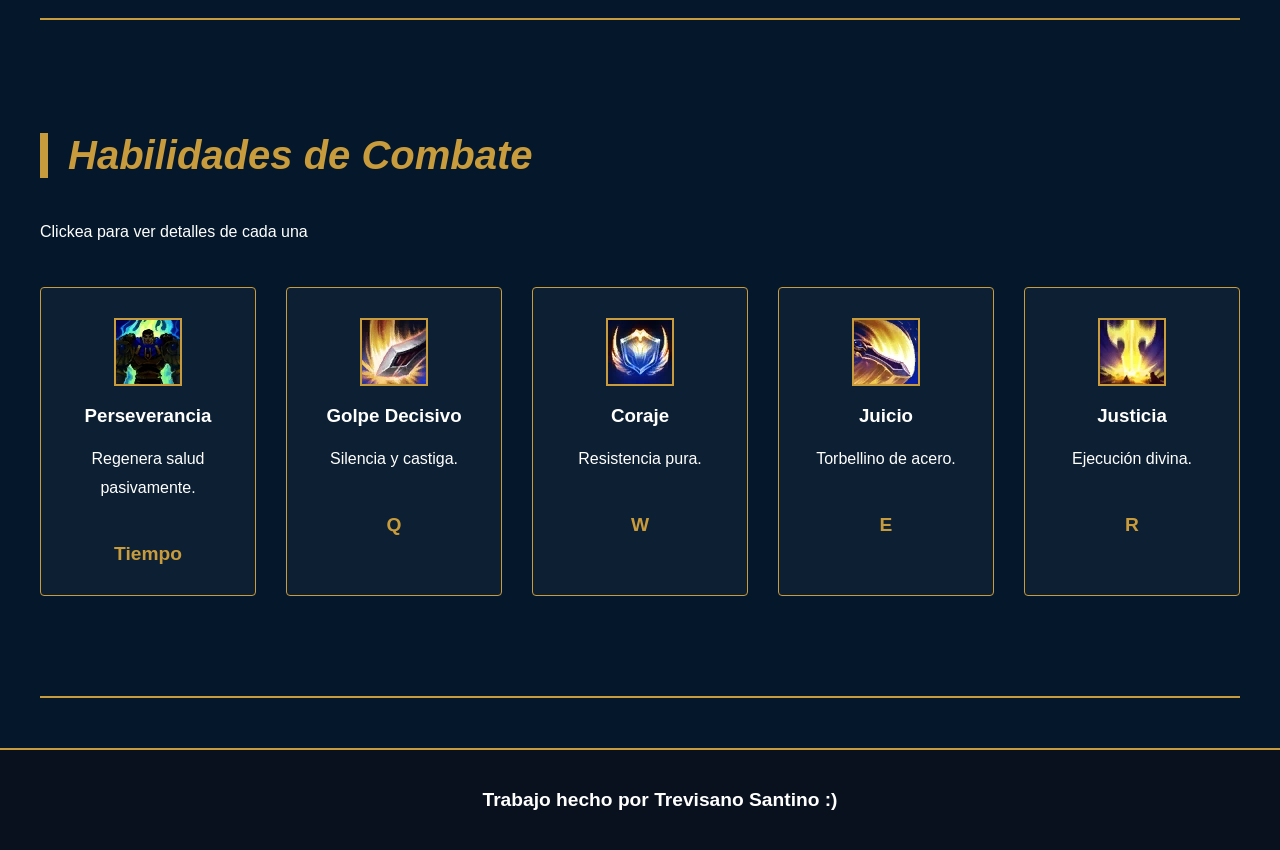
==== commit 0b591591: "v1.4.1 carrucel" ====
--- a/index.html
+++ b/index.html
@@ -45,30 +45,20 @@
         </section> 
 
         <section id="skins" class="divs skins-section">
-            <h2>Skins de Garen</h2>
+            <h2>Skins</h2>
             <div class="skins-carousel">
                 <div class="skins-display">
                     <button class="skins-nav prev" aria-label="Anterior skin">&#10094;</button>
                     <figure class="skins-figure">
-                        <img src="img/Garen_conVanguardia.webp" alt="Garen Clásico">
+                        <img src="img/skins/Garen_BattleAcademiaSkin.jpg" alt="Garen Battle Academia">
                         <figcaption>
-                            <h3>Garen Clásico</h3>
-                            <p>La apariencia tradicional del defensor de Demacia.</p>
+                            <h3>Battle Academia</h3>
+                            <p>Garen en un estilo inspirado en academias de élite y combate futurista.</p>
                         </figcaption>
                     </figure>
                     <button class="skins-nav next" aria-label="Siguiente skin">&#10095;</button>
                 </div>
-                <div class="skins-thumbs">
-                    <button class="skins-thumb active" data-index="0" aria-label="Seleccionar Garen Clásico">
-                        <img src="img/Garen_conVanguardia.webp" alt="Garen Clásico">
-                    </button>
-                    <button class="skins-thumb" data-index="1" aria-label="Seleccionar Duelista">
-                        <img src="img/Garen_Judgment_2.webp" alt="Duelista">
-                    </button>
-                    <button class="skins-thumb" data-index="2" aria-label="Seleccionar Guerrero de Demacia">
-                        <img src="img/Garen_Personalidad.png" alt="Guerrero de Demacia">
-                    </button>
-                </div>
+                <div class="skins-thumbs"></div>
             </div>
         </section>
 
--- a/style.css
+++ b/style.css
@@ -308,7 +308,9 @@
 .divs strong {
     color: var(--dorado-justicia);
 }
-
+#skins{
+    margin: 0;
+}
     .skins-section .skins-carousel {
         display: grid;
         gap: 18px;
@@ -328,22 +330,25 @@
     .skins-figure {
         margin: 0;
         background: rgba(255,255,255,0.04);
-        border: 1px solid rgba(200,155,60,0.25);
+        border: 2px solid var(--dorado-justicia);
         border-radius: 10px;
         overflow: hidden;
         box-shadow: 0 12px 25px rgba(0,0,0,0.2);
     }
 
     .skins-figure img {
+        margin: 0;
         width: 100%;
         height: 450px;
         object-fit: cover;
         display: block;
+        border-bottom: 2px solid var(--dorado-justicia);
+        background: linear-gradient(rgba(0,0,0,0), var(--negro-fondo));
     }
 
     .skins-figure figcaption {
-        padding: 22px 24px;
-        background: rgba(9,17,31,0.95);
+        margin: 0;
+        padding: 15px;
         text-align: center;
     }
 
@@ -353,12 +358,6 @@
         color: var(--dorado-justicia);
     }
 
-    .skins-figure p {
-        margin: 0;
-        color: var(--blanco-pureza);
-        line-height: 1.7;
-        font-size: 1rem;
-    }
 
     .skins-nav {
         border: none;
@@ -371,20 +370,33 @@
         place-items: center;
         font-size: 1.8rem;
         cursor: pointer;
-        transition: transform 0.2s ease, background 0.2s ease;
+        margin: 0;
     }
 
     .skins-nav:hover {
-        transform: scale(1.05);
         background: var(--dorado-justicia);
     }
 
     .skins-thumbs {
+        padding-left: 40px;
+        margin-top: 40px;
+        width: 80%;
         display: flex;
-        justify-content: center;
+        justify-content: flex-start;
+        grid-template-columns: 1fr 1fr 1fr;
+        grid-template-rows: 1fr 1fr 1fr;
         gap: 14px;
-        flex-wrap: wrap;
-        width: 100%;
+        overflow-x: auto;
+        padding-bottom: 10px;
+    }
+
+    .skins-thumbs::-webkit-scrollbar {
+        height: 8px;
+    }
+
+    .skins-thumbs::-webkit-scrollbar-thumb {
+        background: rgba(200,155,60,0.6);
+        border-radius: 10px;
     }
 
     .skins-thumb {
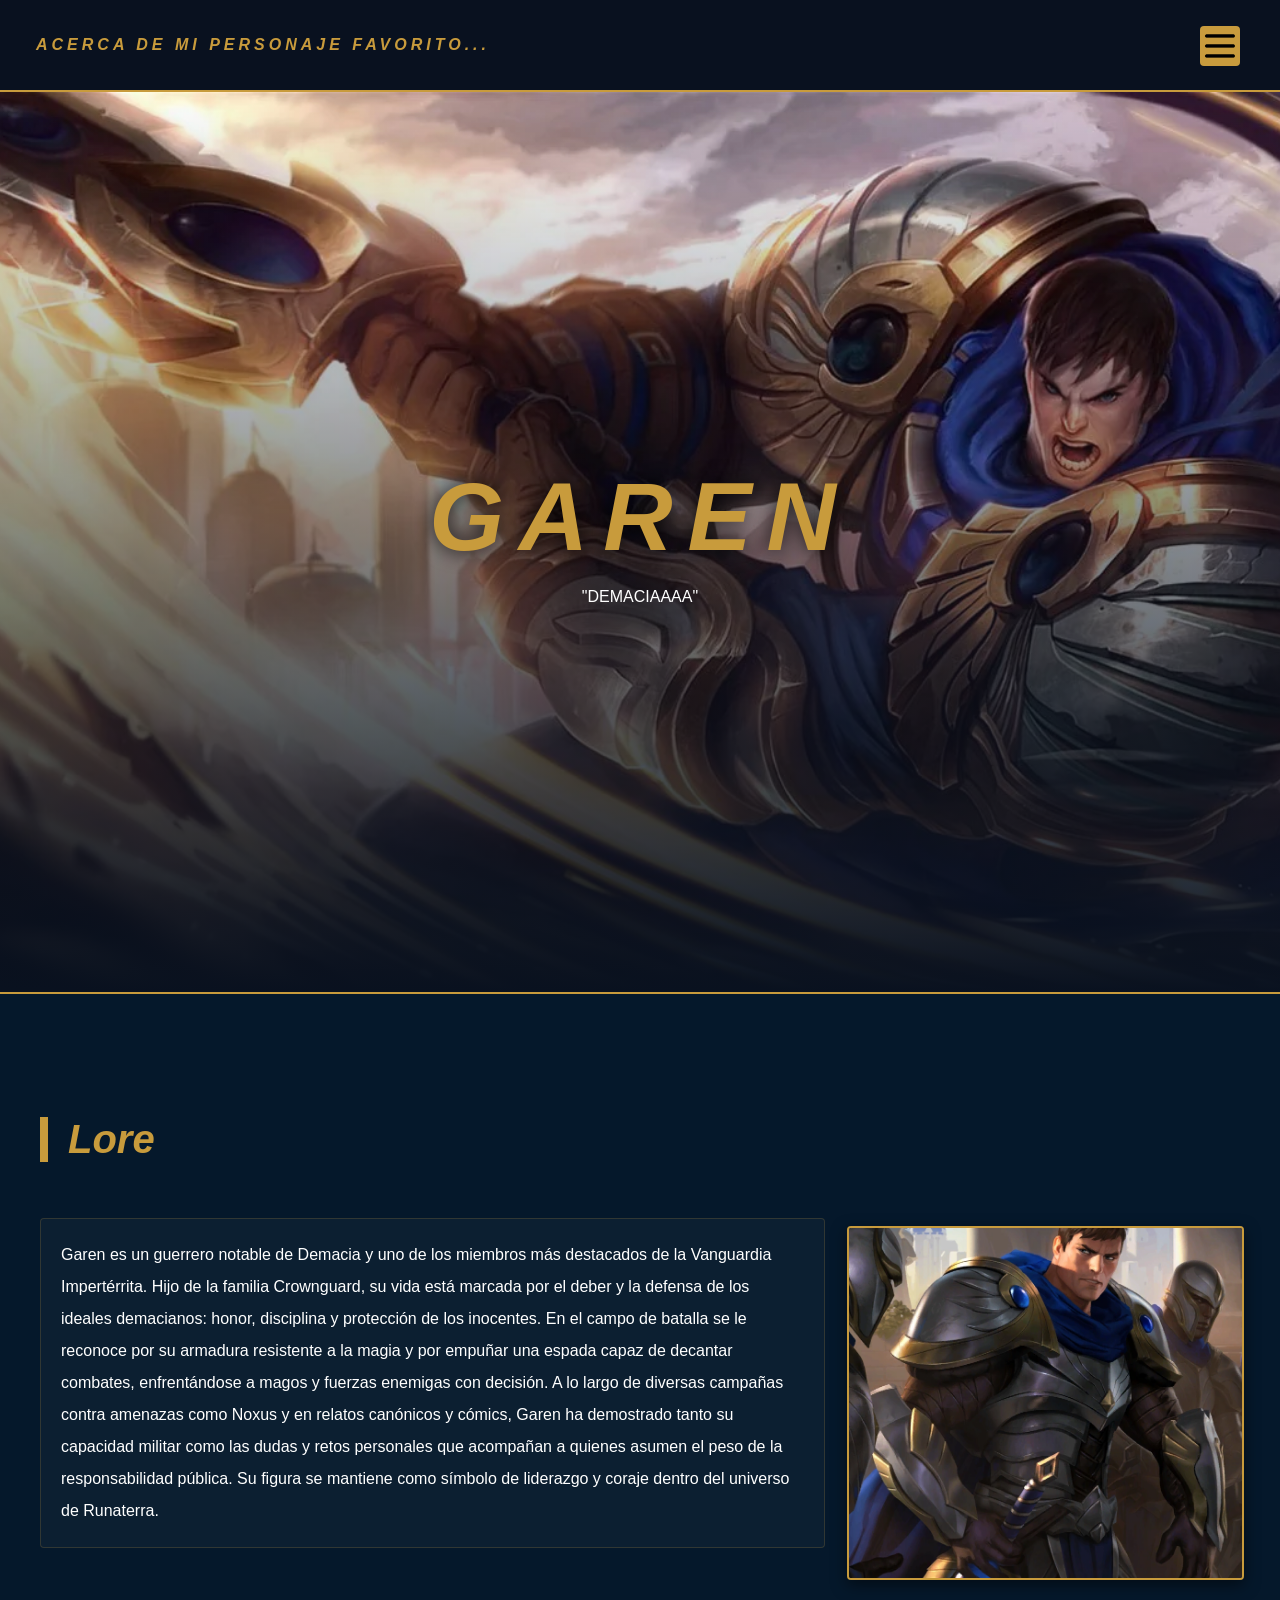
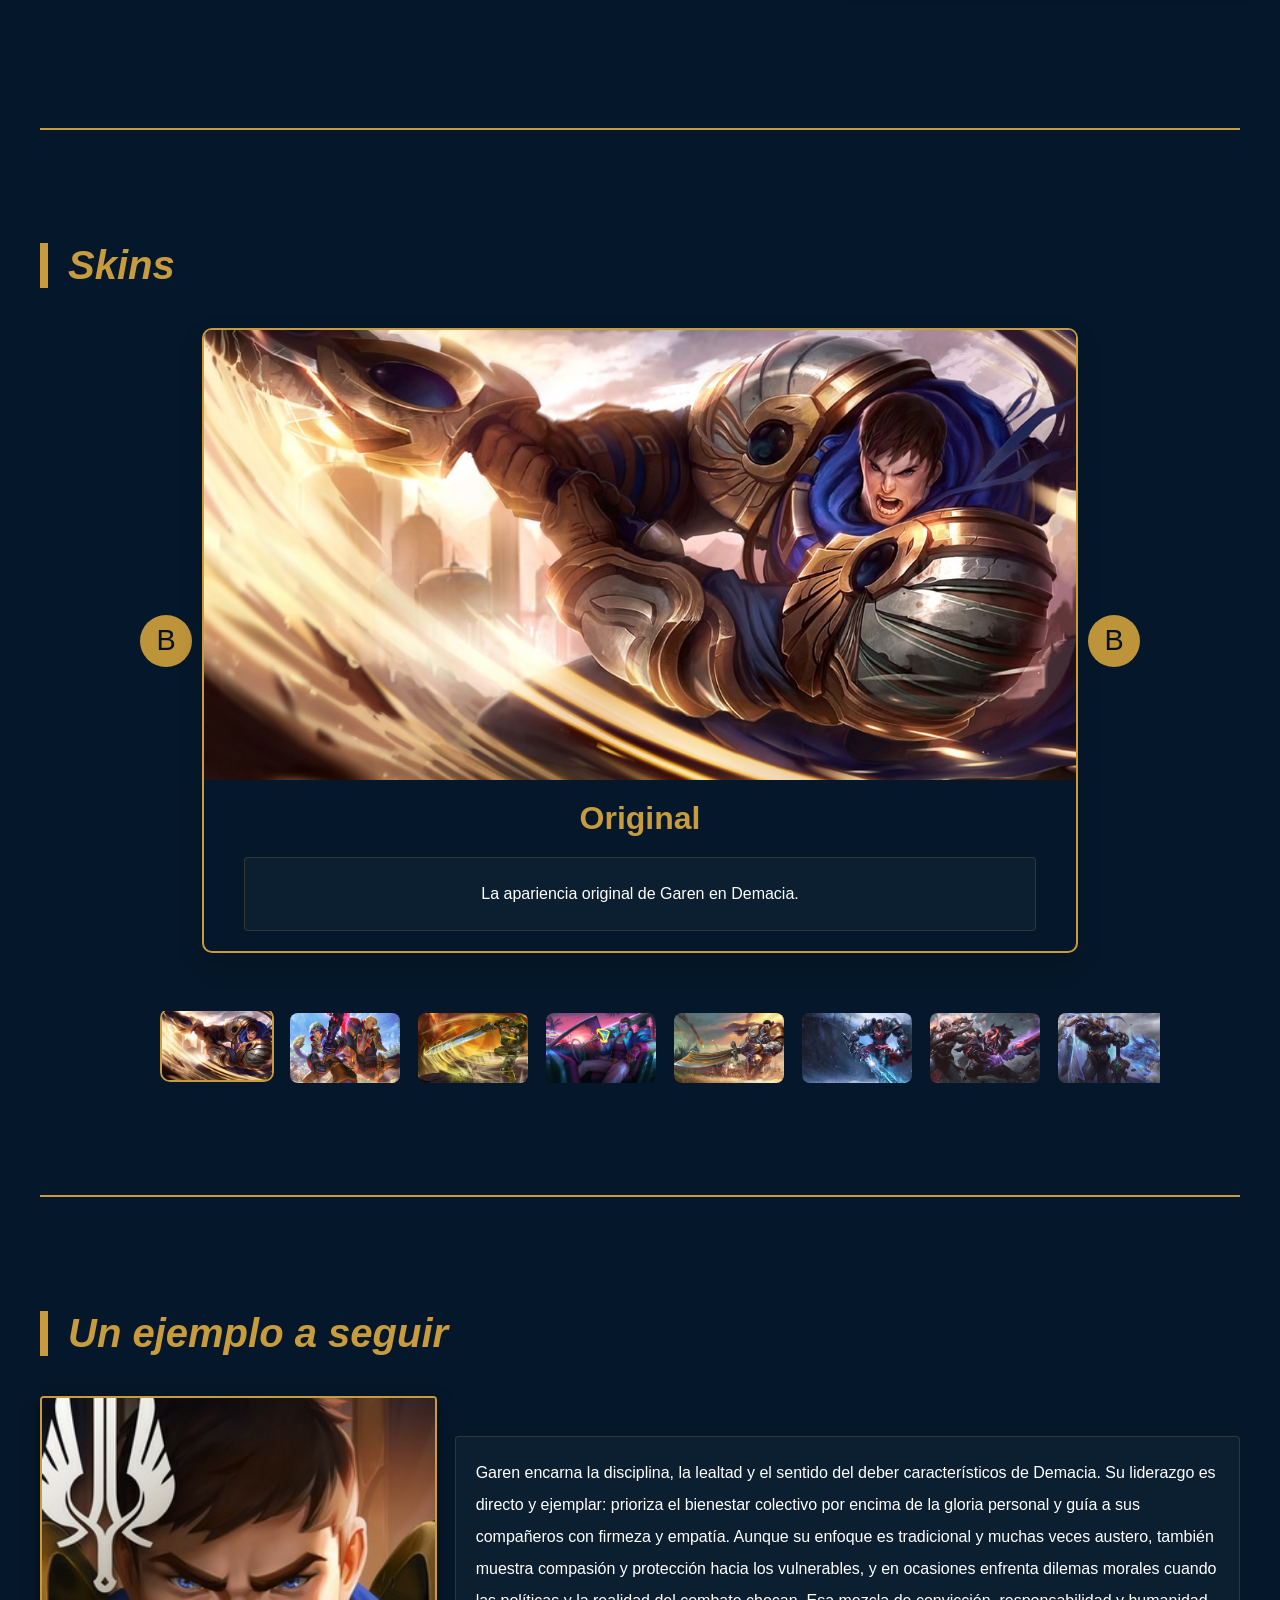
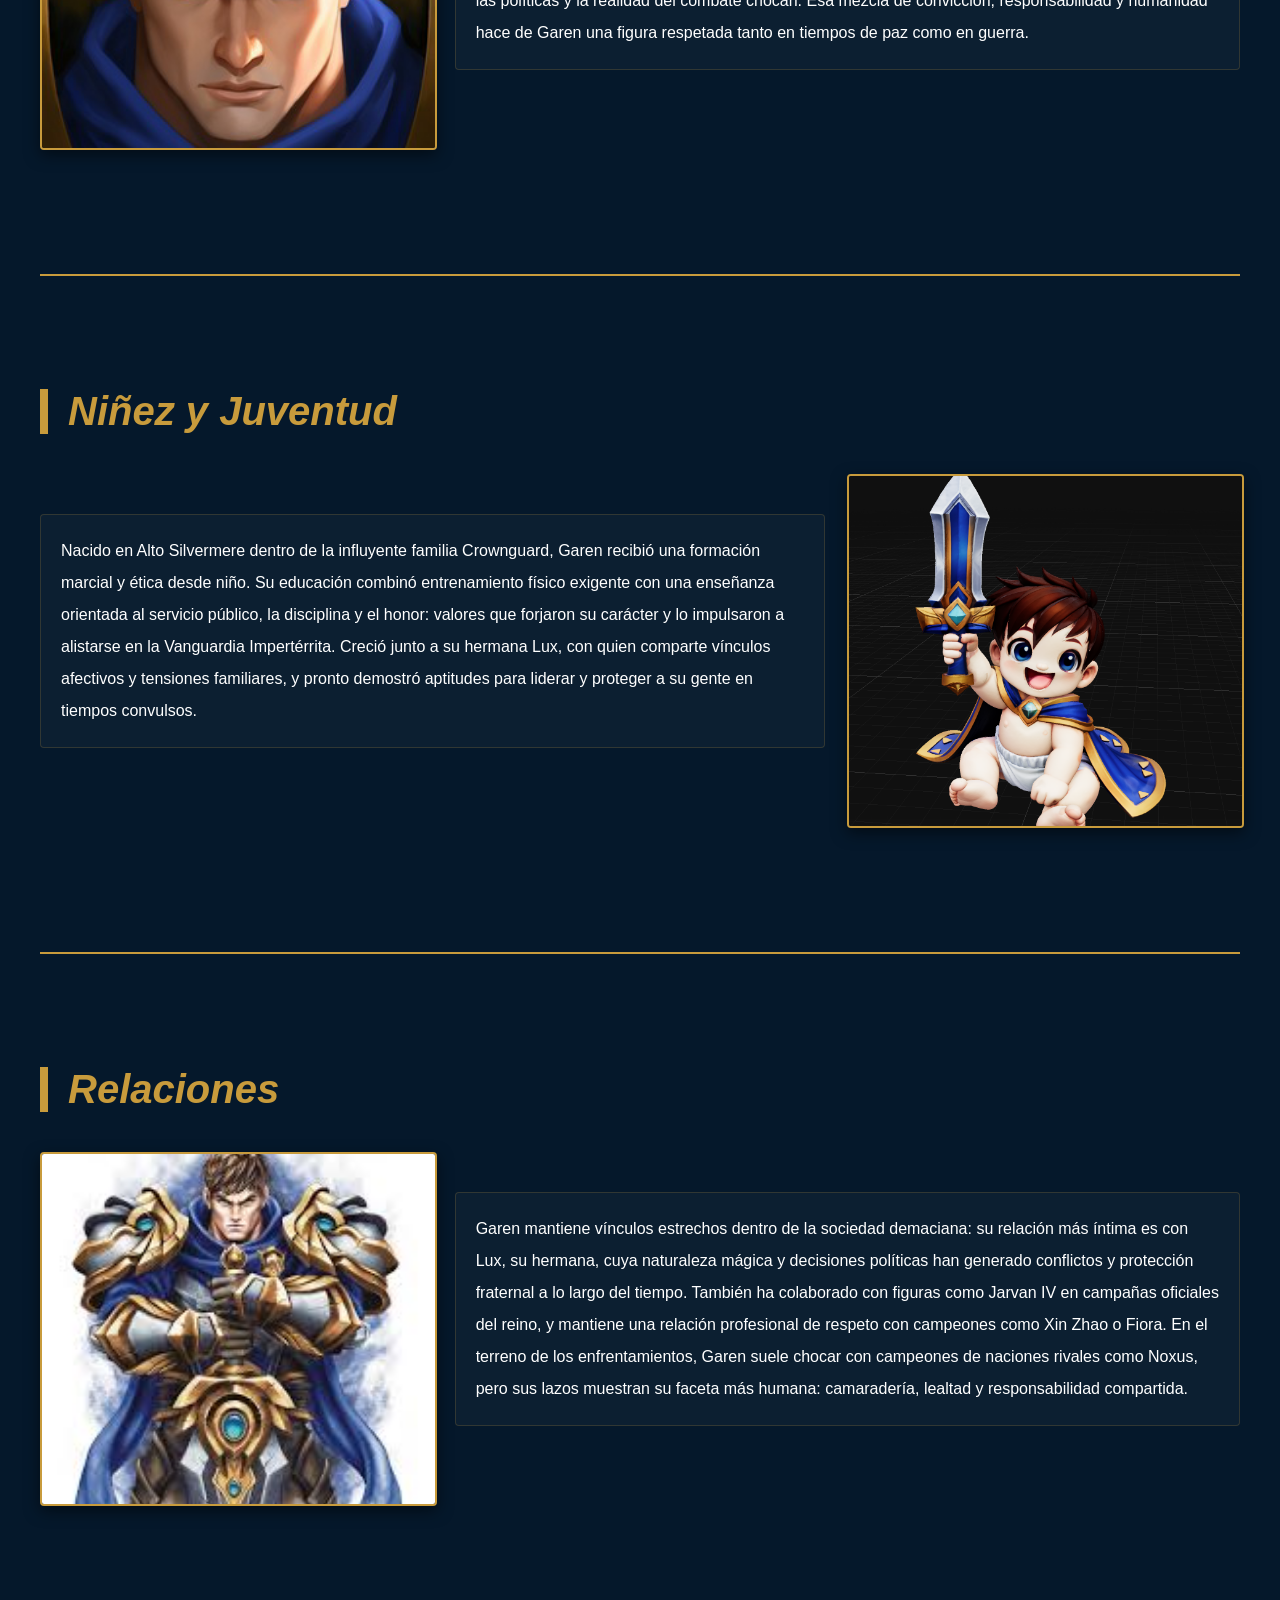
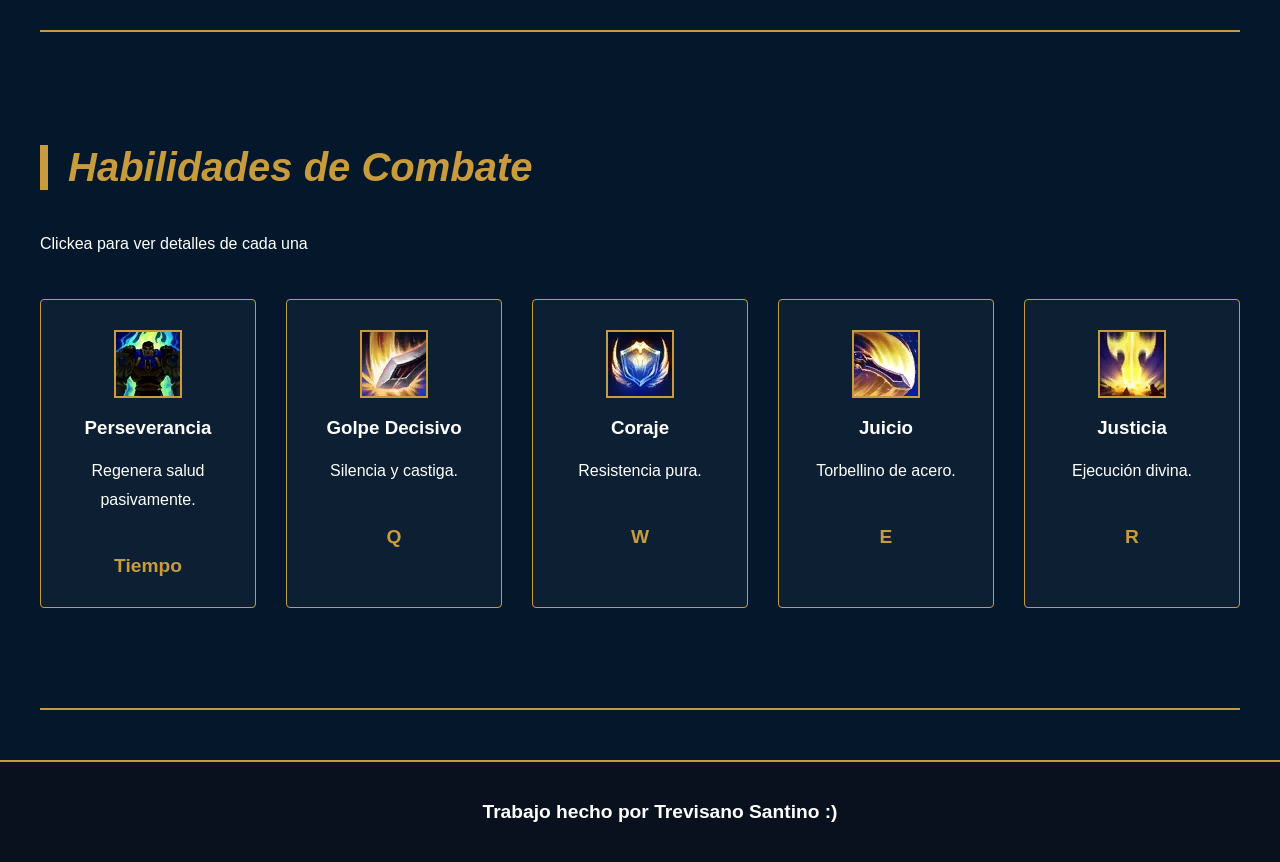
==== commit 5077b2bf: "1.4.3" ====
--- a/index.html
+++ b/index.html
@@ -48,7 +48,7 @@
             <h2>Skins</h2>
             <div class="skins-carousel">
                 <div class="skins-display">
-                    <button class="skins-nav prev" aria-label="Anterior skin">&#10094;</button>
+                    <button class="skins-nav prev" aria-label="Anterior skin">B</button>
                     <figure class="skins-figure">
                         <img src="img/skins/Garen_BattleAcademiaSkin.jpg" alt="Garen Battle Academia">
                         <figcaption>
@@ -56,7 +56,7 @@
                             <p>Garen en un estilo inspirado en academias de élite y combate futurista.</p>
                         </figcaption>
                     </figure>
-                    <button class="skins-nav next" aria-label="Siguiente skin">&#10095;</button>
+                    <button class="skins-nav next" aria-label="Siguiente skin">B</button>
                 </div>
                 <div class="skins-thumbs"></div>
             </div>
--- a/style.css
+++ b/style.css
@@ -286,15 +286,6 @@
     margin-bottom: 20px;
 }
 
-img {
-    transition: all 0.3s;
-} 
-
-img:hover {
-    background: rgba(200,155,60,0.05);
-    border-color: var(--dorado-justicia);
-    transform: translateY(-5px);
-}
 
 .divs p {
     background: rgba(255,255,255,0.03);
@@ -308,9 +299,6 @@
 .divs strong {
     color: var(--dorado-justicia);
 }
-#skins{
-    margin: 0;
-}
     .skins-section .skins-carousel {
         display: grid;
         gap: 18px;
@@ -329,7 +317,6 @@
 
     .skins-figure {
         margin: 0;
-        background: rgba(255,255,255,0.04);
         border: 2px solid var(--dorado-justicia);
         border-radius: 10px;
         overflow: hidden;
@@ -342,18 +329,16 @@
         height: 450px;
         object-fit: cover;
         display: block;
-        border-bottom: 2px solid var(--dorado-justicia);
-        background: linear-gradient(rgba(0,0,0,0), var(--negro-fondo));
     }
 
     .skins-figure figcaption {
         margin: 0;
-        padding: 15px;
+        padding: 0;
         text-align: center;
     }
 
     .skins-figure h3 {
-        margin: 0 0 10px;
+        margin: 20px 10px;
         font-size: 2rem;
         color: var(--dorado-justicia);
     }
@@ -380,15 +365,20 @@
     .skins-thumbs {
         padding-left: 40px;
         margin-top: 40px;
-        width: 80%;
+        width: 100%;
         display: flex;
         justify-content: flex-start;
-        grid-template-columns: 1fr 1fr 1fr;
-        grid-template-rows: 1fr 1fr 1fr;
         gap: 14px;
+        flex-wrap: nowrap;
         overflow-x: auto;
         padding-bottom: 10px;
-    }
+        align-items: center;
+    }
+
+    #skins p{
+        text-align: center;
+        margin: 20px 40px;
+        }
 
     .skins-thumbs::-webkit-scrollbar {
         height: 8px;
@@ -407,6 +397,8 @@
         overflow: hidden;
         cursor: pointer;
         transition: border-color 0.25s ease, transform 0.25s ease;
+        flex: 0 0 auto;
+        min-width: 110px;
     }
 
     .skins-thumb.active,
@@ -417,8 +409,8 @@
 
     .skins-thumb img {
         display: block;
-        width: 110px;
-        height: 70px;
+        width: 110px !important;
+        height: 70px !important;
         object-fit: cover;
     }
 
@@ -479,6 +471,50 @@
         gap: 20px;
     }
 
+    #skins button{
+        display: none;
+    }
+
+    /* Responsive rules for skins section */
+    .skins-display {
+        grid-template-columns: 1fr;
+        position: relative;
+        align-items: center;
+        gap: 8px;
+    }
+
+    .skins-figure img {
+        height: 300px;
+    }
+
+    .skins-nav {
+        position: absolute;
+        top: 50%;
+        transform: translateY(-50%);
+        width: 44px;
+        height: 44px;
+        opacity: 0.95;
+    }
+
+    .skins-nav.prev {
+        left: 8px;
+    }
+
+    .skins-nav.next {
+        right: 8px;
+    }
+
+    .skins-thumbs {
+        padding-left: 10px;
+        margin-top: 18px;
+        width: 100%;
+        gap: 10px;
+    }
+
+    .skins-thumb {
+        min-width: 90px;
+    }
+
     #justicia, #juicio {
         margin-left: 50%;
         width: 65%;
@@ -529,6 +565,27 @@
     .habilidades-grid {
         grid-template-columns: repeat(2, 1fr);
         gap: 15px;
+    }
+
+    /* Smaller screens: reduce main image and thumbnails */
+    .skins-figure img {
+        height: 220px;
+    }
+
+    .skins-nav {
+        width: 40px;
+        height: 40px;
+        font-size: 1.2rem;
+    }
+
+    .skins-thumb img {
+        width: 86px !important;
+        height: 56px !important;
+    }
+
+    .skins-thumbs {
+        padding-left: 6px;
+        gap: 8px;
     }
 
     .habilidad-div {
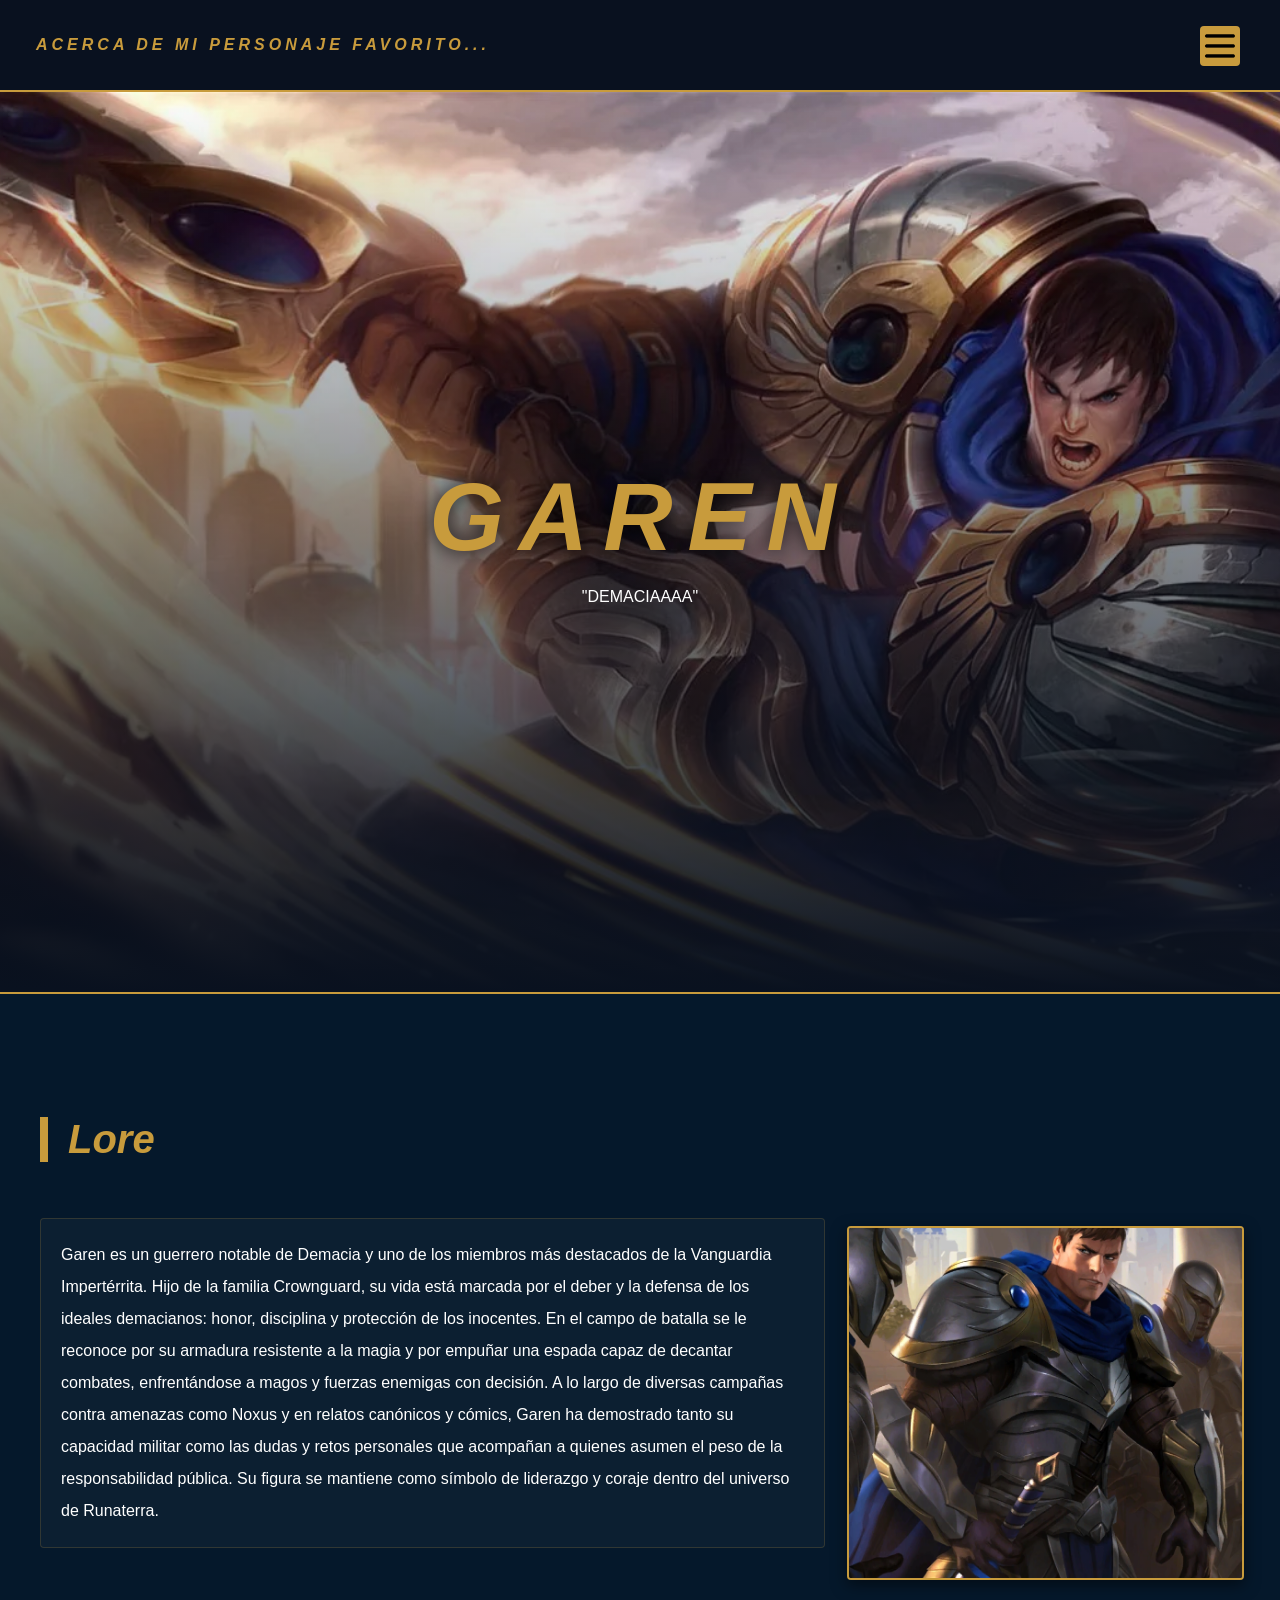
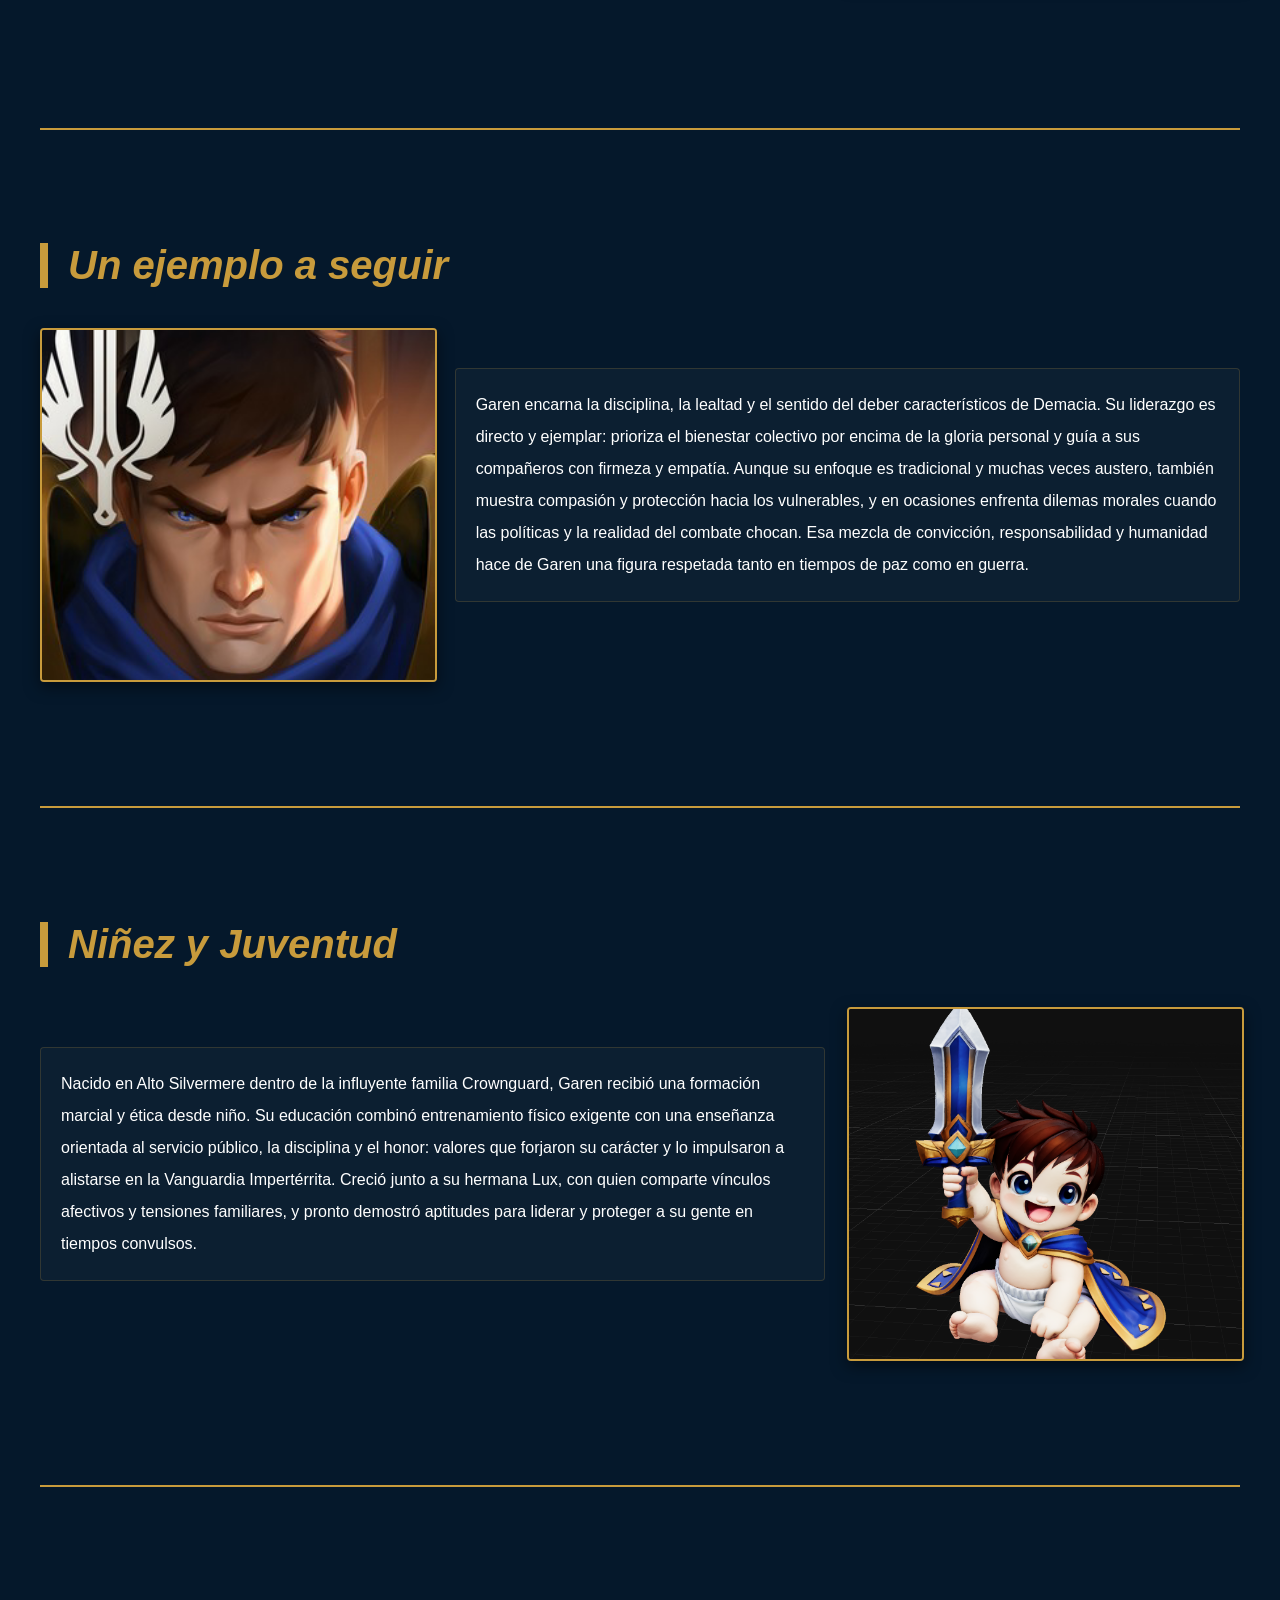
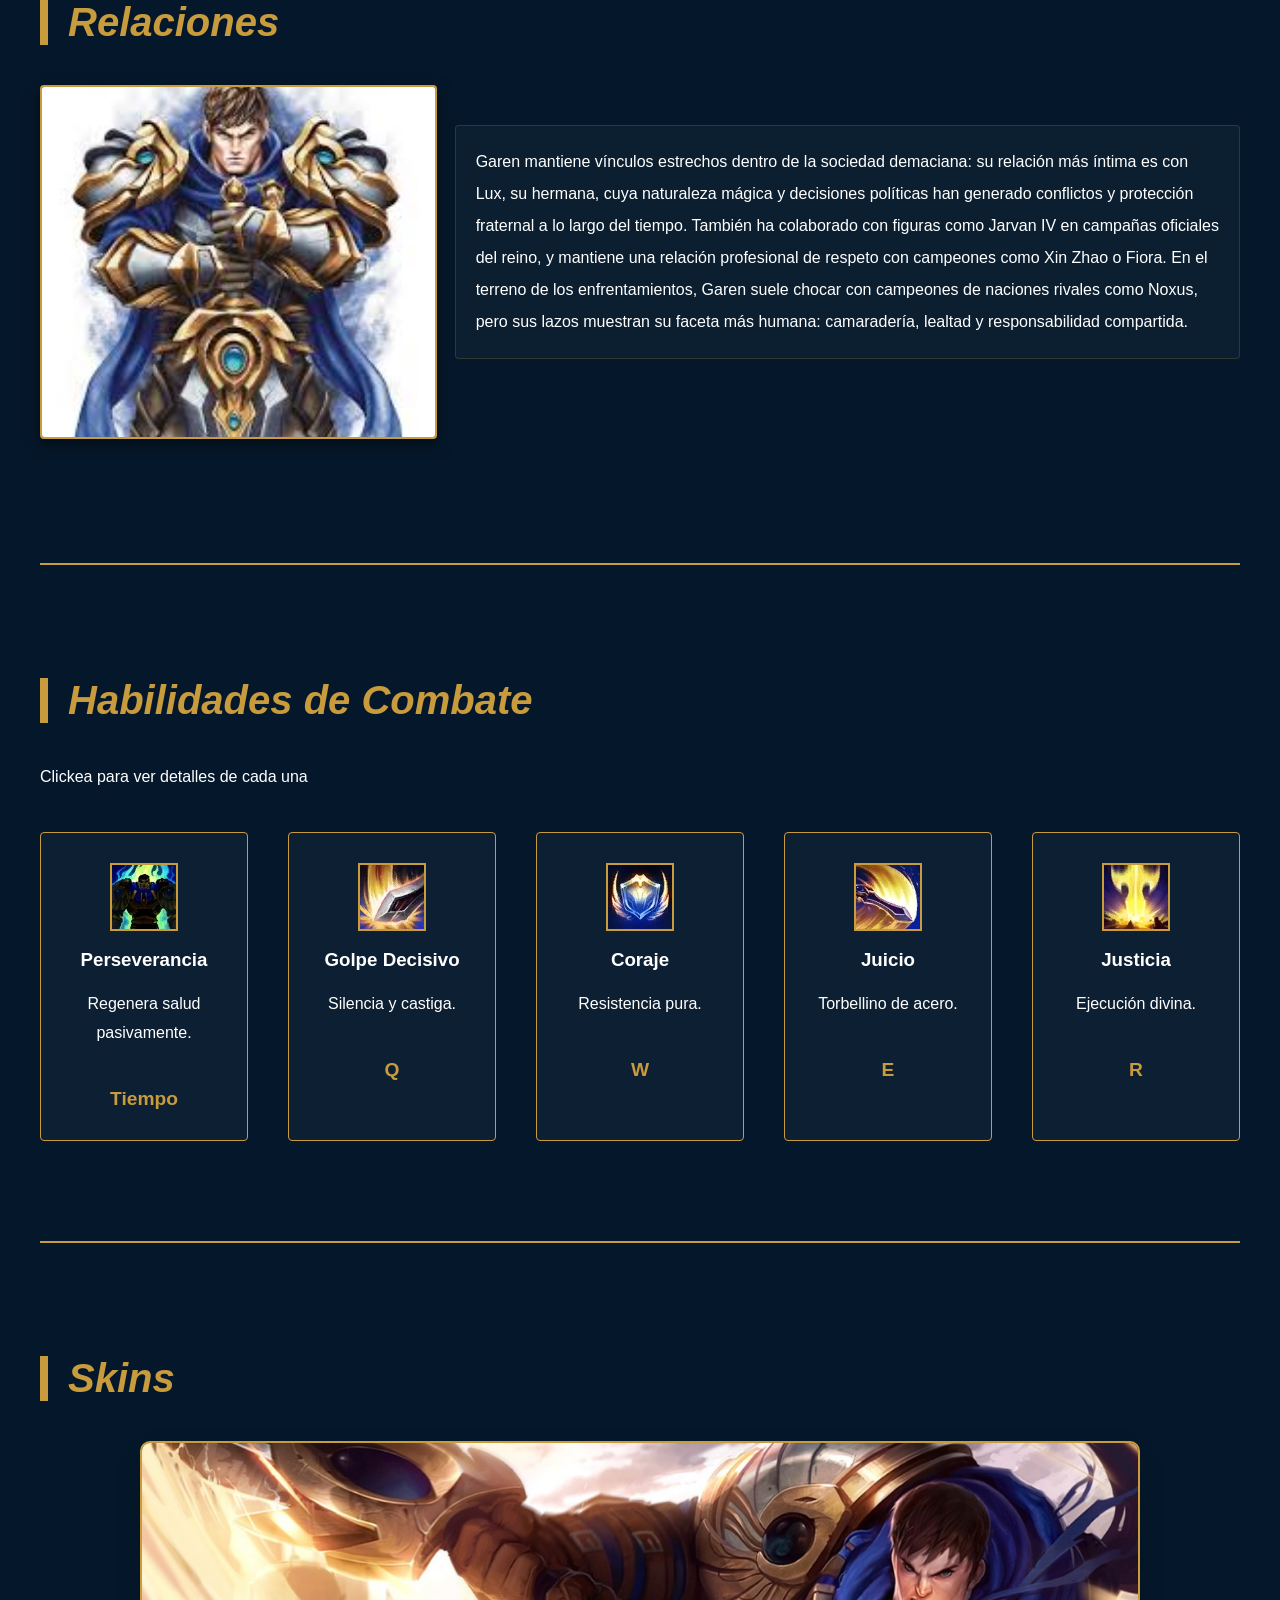
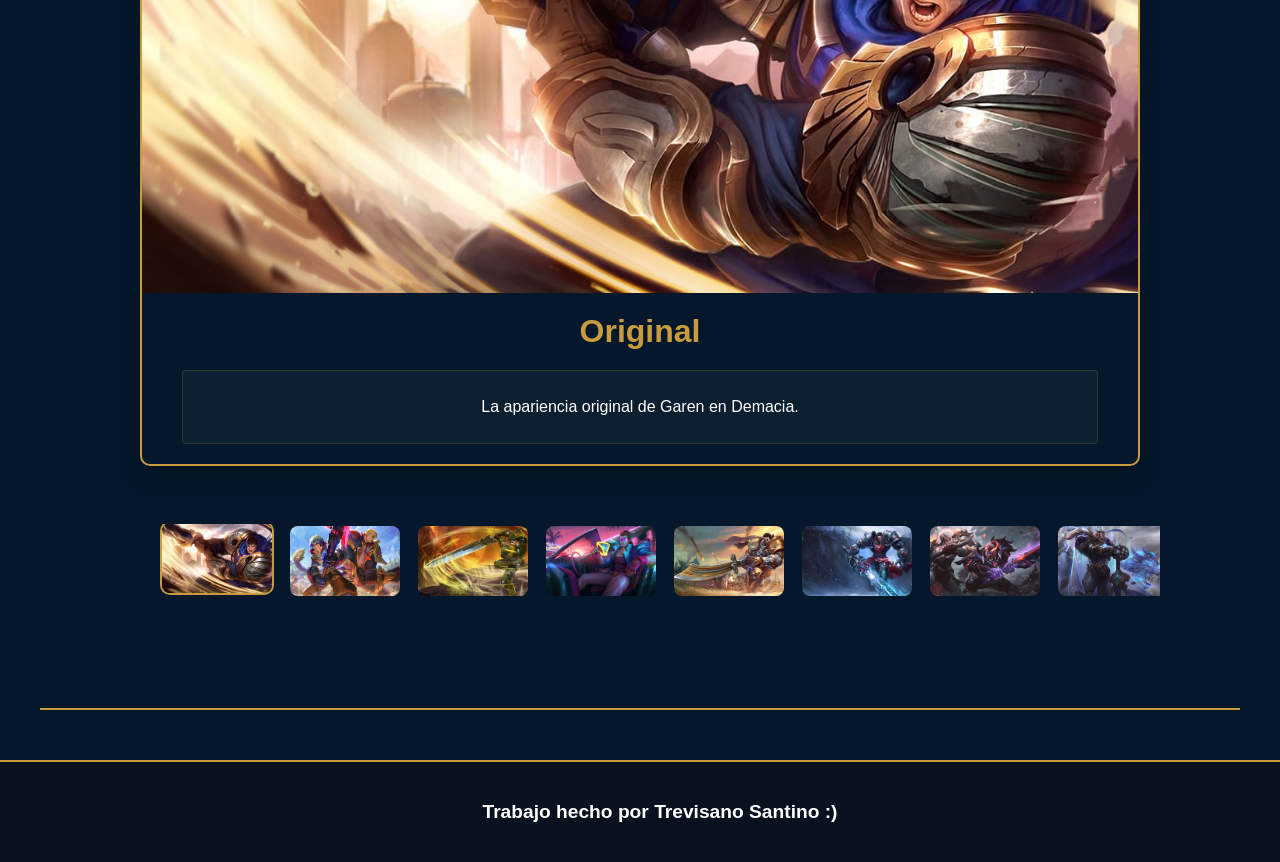
==== commit 2fb4f2a1: "v.1.5 carrusel sin botones se ve mas bonito" ====
--- a/index.html
+++ b/index.html
@@ -44,23 +44,6 @@
             </div>
         </section> 
 
-        <section id="skins" class="divs skins-section">
-            <h2>Skins</h2>
-            <div class="skins-carousel">
-                <div class="skins-display">
-                    <button class="skins-nav prev" aria-label="Anterior skin">B</button>
-                    <figure class="skins-figure">
-                        <img src="img/skins/Garen_BattleAcademiaSkin.jpg" alt="Garen Battle Academia">
-                        <figcaption>
-                            <h3>Battle Academia</h3>
-                            <p>Garen en un estilo inspirado en academias de élite y combate futurista.</p>
-                        </figcaption>
-                    </figure>
-                    <button class="skins-nav next" aria-label="Siguiente skin">B</button>
-                </div>
-                <div class="skins-thumbs"></div>
-            </div>
-        </section>
 
         <section id ="Personalidad" class="divs">
             <h2>Un ejemplo a seguir</h2>
@@ -141,6 +124,23 @@
                 <p id="texto">texto</p>
             </div>
         </section> 
+
+        <section id="skins" class="divs skins-section">
+            <h2>Skins</h2>
+            <div class="skins-carousel">
+                <div class="skins-display">
+                    <figure class="skins-figure">
+                        <img src="img/skins/Garen_BattleAcademiaSkin.jpg" alt="Garen Battle Academia">
+                        <figcaption>
+                            <h3>Battle Academia</h3>
+                            <p>Garen en un estilo inspirado en academias de élite y combate futurista.</p>
+                        </figcaption>
+                    </figure>
+                </div>
+                <div class="skins-thumbs"></div>
+            </div>
+        </section>
+        
     </div>
         <footer>
             <p>Trabajo hecho por Trevisano Santino :)</p>
--- a/style.css
+++ b/style.css
@@ -218,7 +218,7 @@
 .habilidades-grid {
     display: grid;
     grid-template-columns: 1fr 1fr 1fr 1fr 1fr;
-    gap: 30px;
+    gap: 40px;
 }
 
 .habilidad-div { 
@@ -309,7 +309,7 @@
 
     .skins-display {
         display: grid;
-        grid-template-columns: auto 1fr auto;
+        grid-template-columns: 1fr;
         align-items: center;
         gap: 10px;
         width: 100%;
@@ -427,7 +427,7 @@
 }
 
 video {
-    margin: 0 auto;
+    margin: 30px auto;
     max-width: 110%;
     height: 400px; 
     padding: 10px;
@@ -468,40 +468,37 @@
 
     .habilidades-grid {
         grid-template-columns: repeat(3, 1fr); 
-        gap: 20px;
-    }
-
-    #skins button{
-        display: none;
+        gap: 25px;
     }
 
     /* Responsive rules for skins section */
     .skins-display {
+        display: grid;
         grid-template-columns: 1fr;
-        position: relative;
         align-items: center;
-        gap: 8px;
+        gap: 10px;
+        width: 100%;
+    }
+
+    .skins-figure {
+        width: 100%;
     }
 
     .skins-figure img {
         height: 300px;
+        width: 100%;
     }
 
     .skins-nav {
-        position: absolute;
-        top: 50%;
-        transform: translateY(-50%);
-        width: 44px;
-        height: 44px;
-        opacity: 0.95;
-    }
-
-    .skins-nav.prev {
-        left: 8px;
-    }
-
+        display: none;
+        position: static;
+        width: 46px;
+        height: 46px;
+    }
+
+    .skins-nav.prev,
     .skins-nav.next {
-        right: 8px;
+        margin: 0;
     }
 
     .skins-thumbs {
@@ -518,24 +515,6 @@
     #justicia, #juicio {
         margin-left: 50%;
         width: 65%;
-    }
-
-    .skins-display {
-        grid-template-columns: 1fr;
-    }
-
-    .skins-nav {
-        position: static;
-        width: 46px;
-        height: 46px;
-    }
-
-    .skins-figure img {
-        height: auto;
-    }
-
-    .skins-thumbs {
-        gap: 10px;
     }
 
     .texto-foto-derecha, 
@@ -564,18 +543,29 @@
 @media (max-width: 480px) {
     .habilidades-grid {
         grid-template-columns: repeat(2, 1fr);
-        gap: 15px;
-    }
-
-    /* Smaller screens: reduce main image and thumbnails */
+        gap: 20px;
+    }
+
+    .skins-display {
+        grid-template-columns: 1fr;
+        gap: 8px;
+    }
+
+    .skins-figure {
+        width: 100%;
+    }
+
     .skins-figure img {
         height: 220px;
+        width: 100%;
     }
 
     .skins-nav {
+        display: none;
         width: 40px;
         height: 40px;
         font-size: 1.2rem;
+        position: static;
     }
 
     .skins-thumb img {
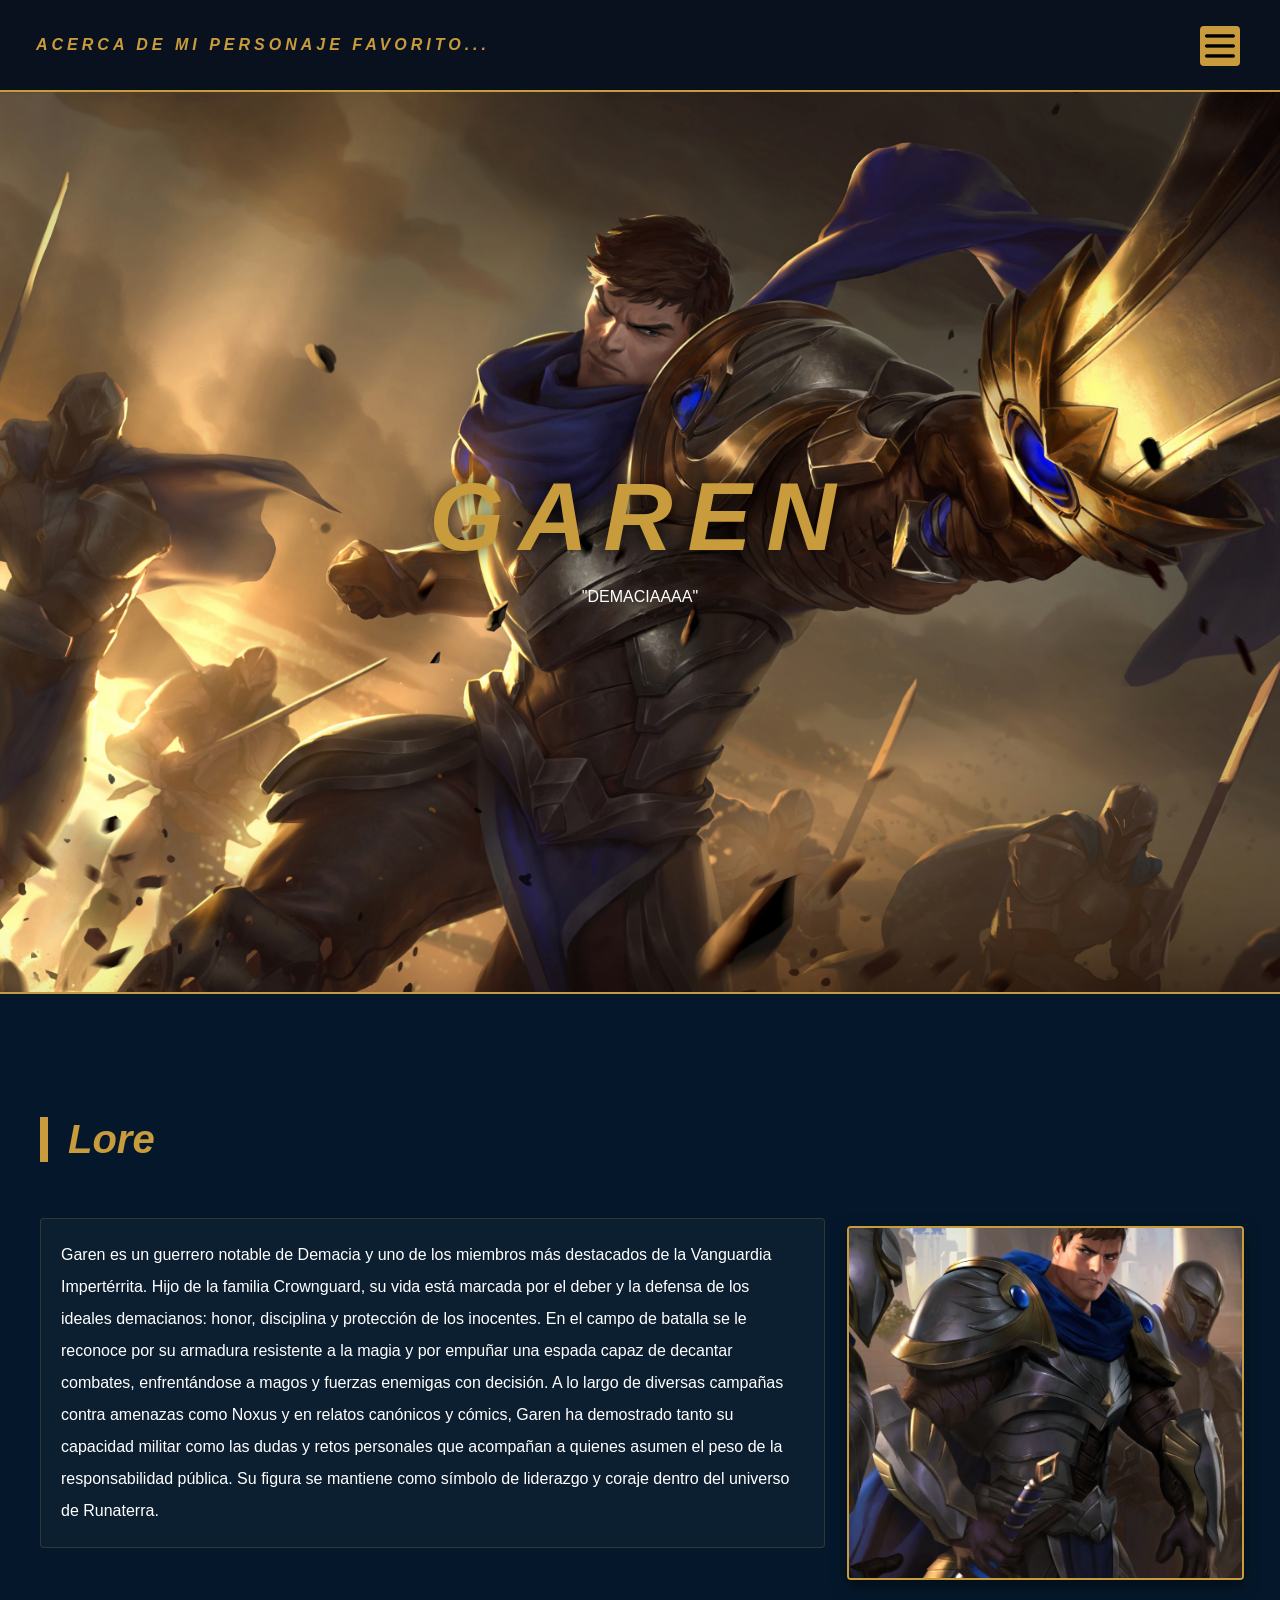
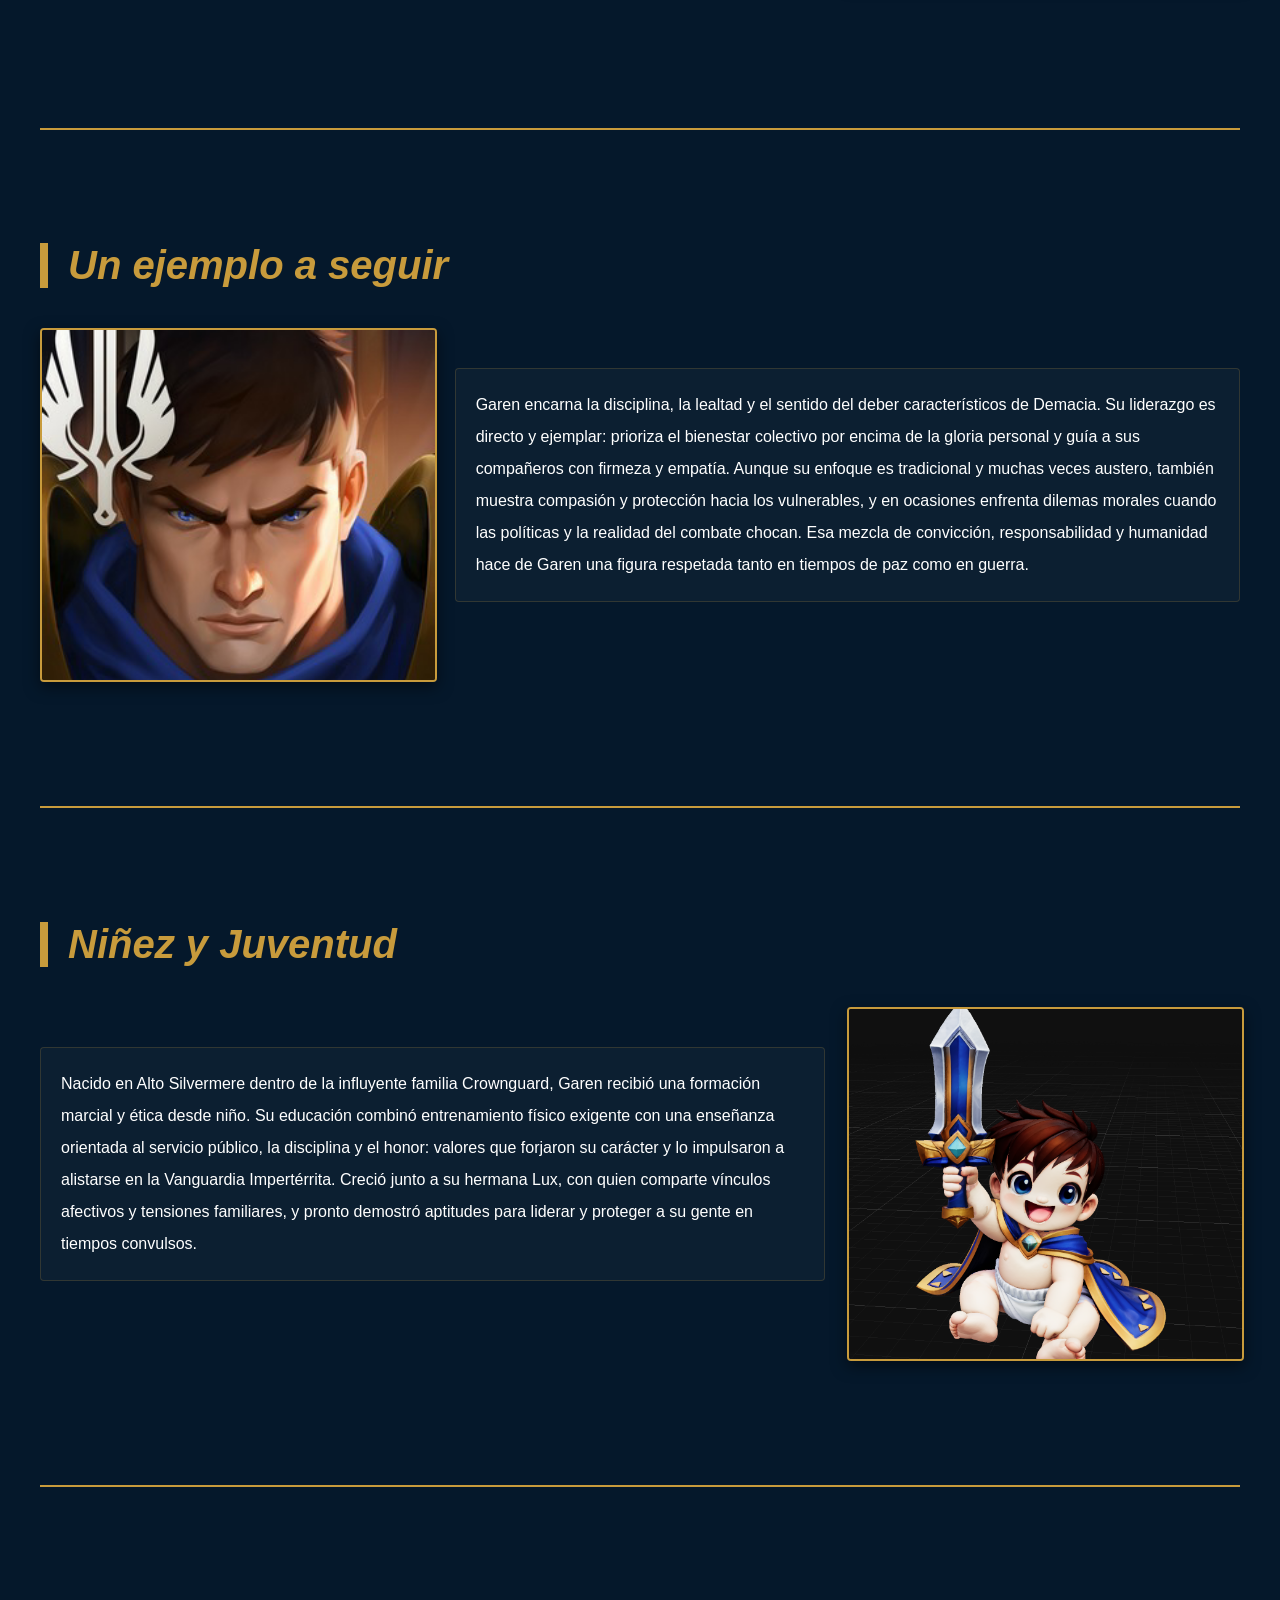
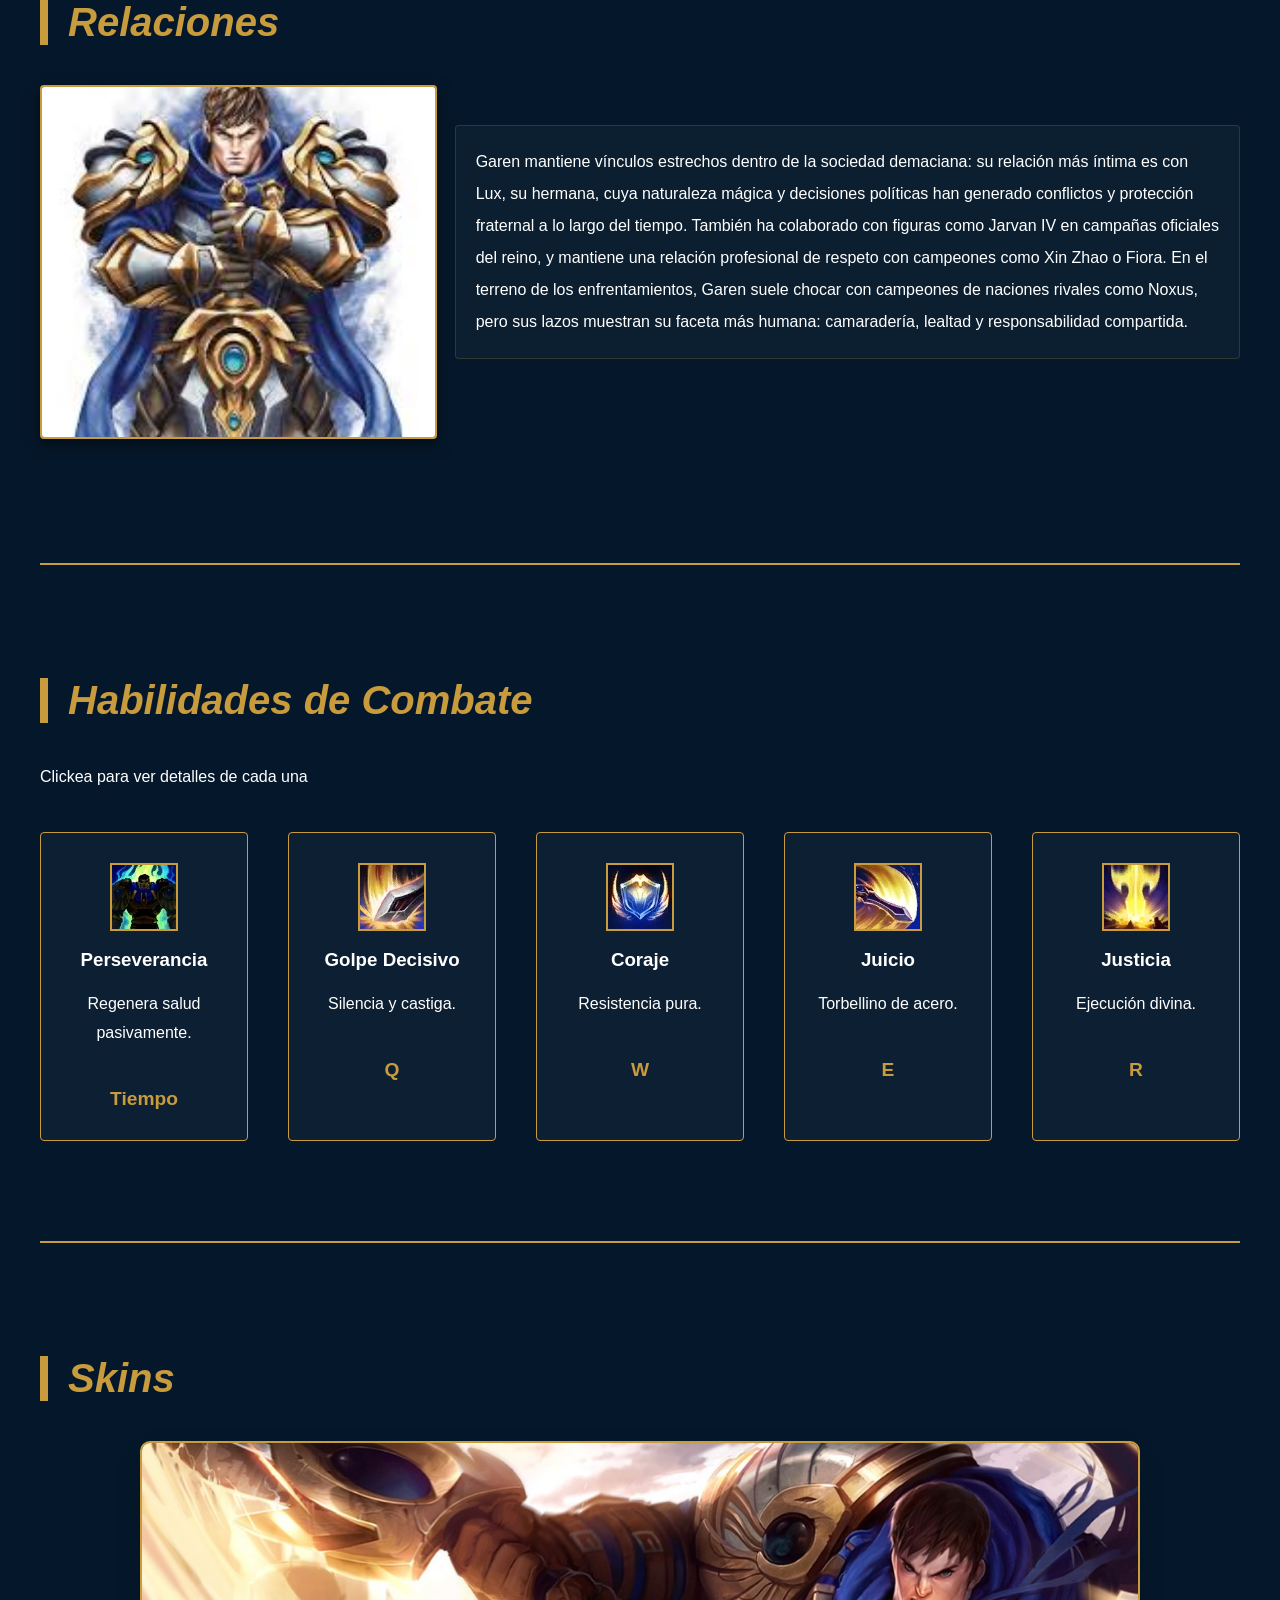
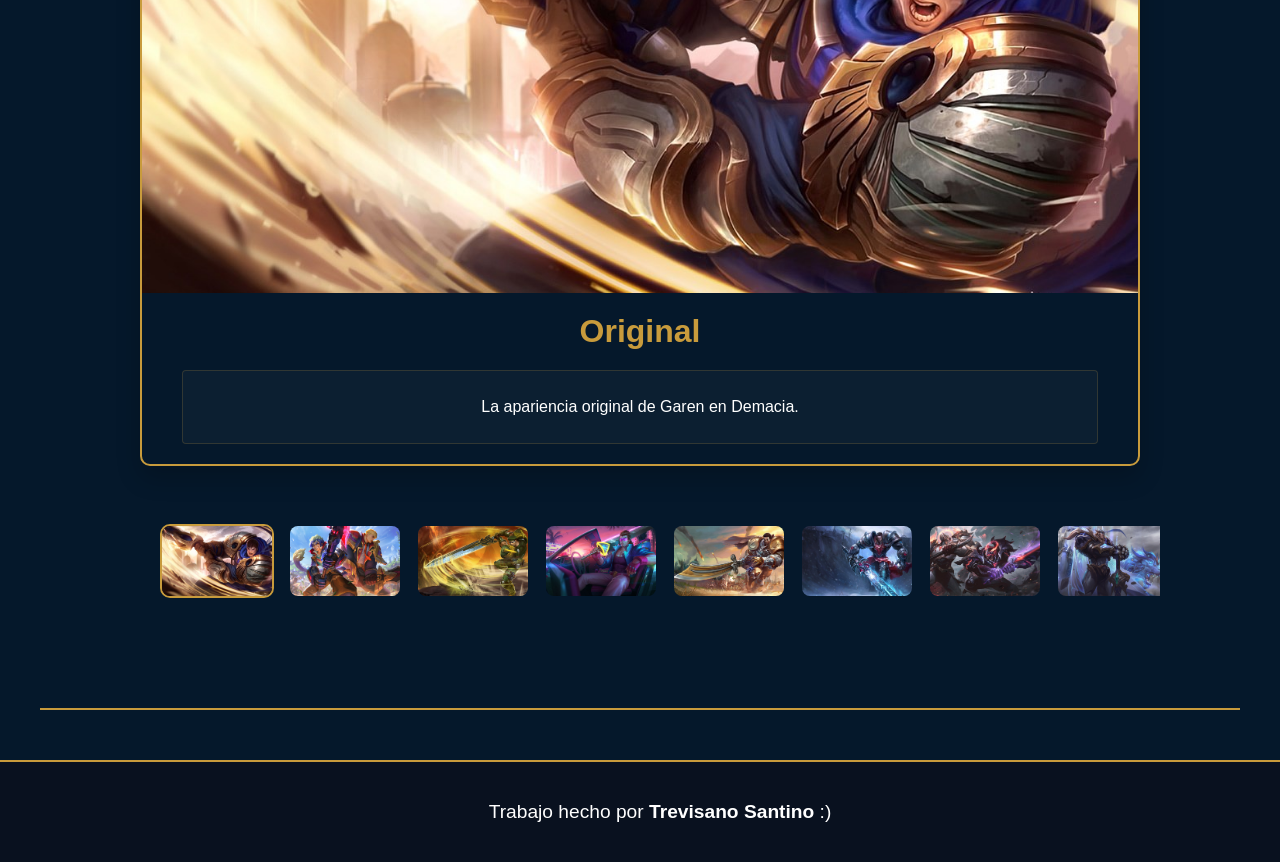
==== commit b0918fd0: "Mostrar al profe" ====
--- a/index.html
+++ b/index.html
@@ -143,7 +143,7 @@
         
     </div>
         <footer>
-            <p>Trabajo hecho por Trevisano Santino :)</p>
+            <p>Trabajo hecho por <strong>Trevisano Santino</strong> :)</p>
         </footer>
     <script src="script.js"></script>
     </main>
--- a/style.css
+++ b/style.css
@@ -125,11 +125,11 @@
 
 nav a:hover {
     display: inline-block;
-  border-color: var(--dorado-justicia);
-  transform: translateY(-5px); 
-  cursor: url('img/cursorclick-small.png') 0 0, pointer;
-  color: var(--blanco-pureza);
-text-shadow: 0 0 10px rgba(200, 155, 60, 0.5);
+    border-color: var(--dorado-justicia);
+    transform: translateY(-5px); 
+    cursor: url('img/cursorclick-small.png') 0 0, pointer;
+     color: var(--blanco-pureza);
+    text-shadow: 0 0 10px rgba(200, 155, 60, 0.5);
 }
 
 .menu-btn:hover,
@@ -164,8 +164,7 @@
 }
 
 .hero-garen {
-    background: linear-gradient(rgba(0,0,0,0), var(--negro-fondo)), 
-                url('img/garen-splash-art-league-of-legends-vs-legends-of-runeterra-v0-q20toudn4og61.webp');
+    background-image: url('img/garen.jpg');
     background-size: cover;
     background-position: center;
     display: flex;
@@ -206,6 +205,14 @@
     padding-left: 20px;
     color: var(--dorado-justicia);
     margin-bottom: 40px;
+    transition: all 0.3s ease;
+}
+
+.divs:hover h2 {
+    border-left-width: 16px;
+    padding-left: 24px;
+    color: var(--dorado-justicia);
+    font-size: 2.7rem;
 }
 
 #habilidades {
@@ -237,6 +244,12 @@
     border-color: var(--dorado-justicia);
     transform: translateY(-5px);
     box-shadow: 0 0 18px rgba(200,155,60,.9);
+}
+
+#habilidades:hover h2 {
+    border-left-width: 16px;
+    padding-left: 24px;
+    color: var(--dorado-justicia);
 }
 
 .habilidad-div:hover {
@@ -381,12 +394,12 @@
         }
 
     .skins-thumbs::-webkit-scrollbar {
-        height: 8px;
+        height: 40px;
     }
 
     .skins-thumbs::-webkit-scrollbar-thumb {
-        background: rgba(200,155,60,0.6);
-        border-radius: 10px;
+        background: url('img/espadascroll.png') center/cover no-repeat;
+        background-size: 60% 1000%;
     }
 
     .skins-thumb {
@@ -404,7 +417,6 @@
     .skins-thumb.active,
     .skins-thumb:hover {
         border-color: var(--dorado-justicia);
-        transform: translateY(-3px);
     }
 
     .skins-thumb img {
@@ -442,8 +454,11 @@
     border-top: 2px solid var(--dorado-justicia);
     color: var(--blanco-pureza);
     font-size: 1.2rem;
+    background-color: var(--negro-fondo);
+}
+
+footer strong{
     font-weight: bold;
-    background-color: var(--negro-fondo);
 }
 
 
@@ -471,7 +486,6 @@
         gap: 25px;
     }
 
-    /* Responsive rules for skins section */
     .skins-display {
         display: grid;
         grid-template-columns: 1fr;
@@ -522,6 +536,7 @@
         grid-template-columns: 1fr 1fr;
         grid-template-rows: auto;
         gap: 15px;
+        align-items: center;
     }
 
     .texto-foto-derecha img, 
@@ -538,6 +553,20 @@
         max-width: 90%;
         height: auto;
     }
+
+    .skins-thumbs::-webkit-scrollbar {
+        height: 40px;
+    }
+
+    .skins-thumbs::-webkit-scrollbar-thumb {
+        background: url('img/espadascroll.png') center/cover no-repeat;
+        background-size: 100% 1000%;
+    }
+
+    .divs{
+        margin-top: 30px;
+    }
+
 }
 
 @media (max-width: 480px) {
@@ -600,4 +629,31 @@
     .texto-foto-izquierda {
         grid-template-columns: 1fr;
     }
+
+    .skins-thumbs::-webkit-scrollbar {
+        height: 40px;
+    }
+
+    .skins-thumbs::-webkit-scrollbar-thumb {
+        background: url('img/espadascroll.png') center/cover no-repeat;
+        background-size: 110% 800%;
+    }
+
+    .divs img {
+        margin: 5px 0 5px 0;
+    }
+
+    .divs p {
+        margin: 10px 0;
+    }
+
+    #skins img {
+        margin: 0;
+    }
+
+    #hero img {
+        margin: 0;
+    }
+
+    
 }
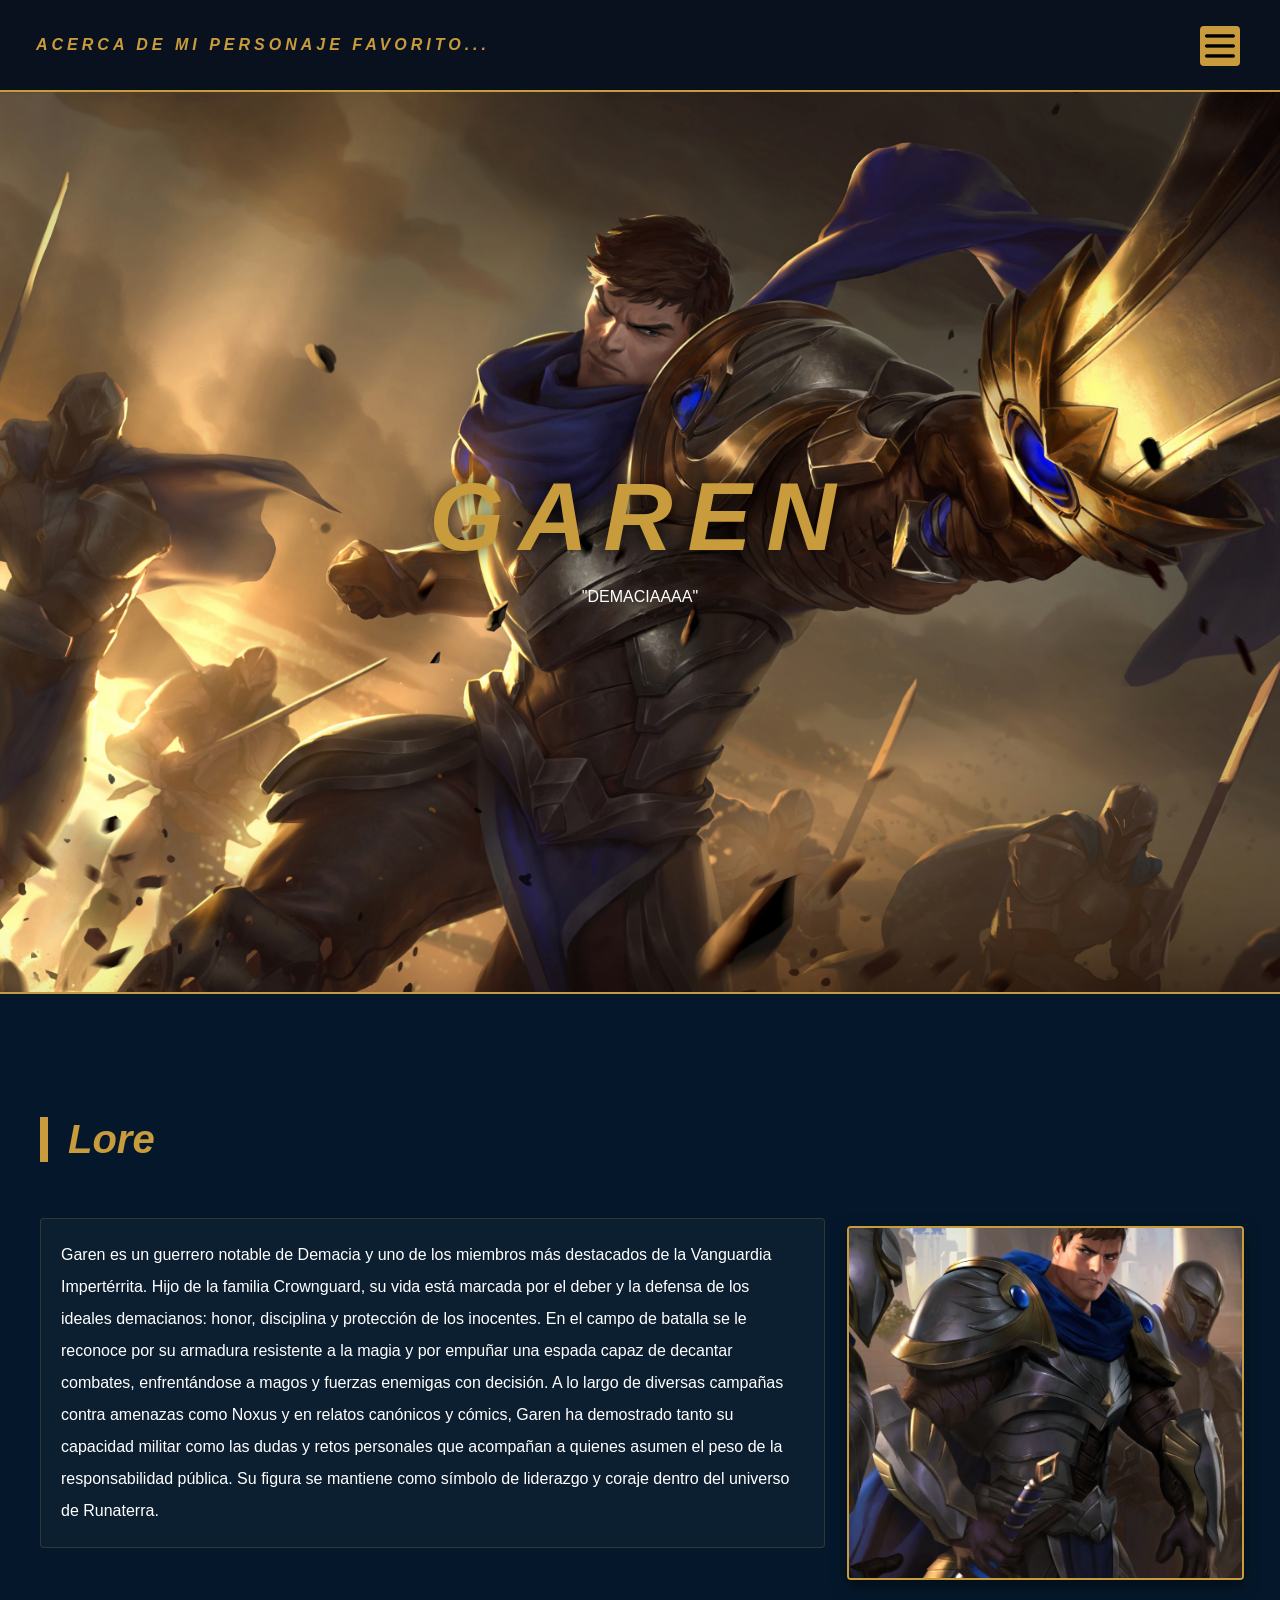
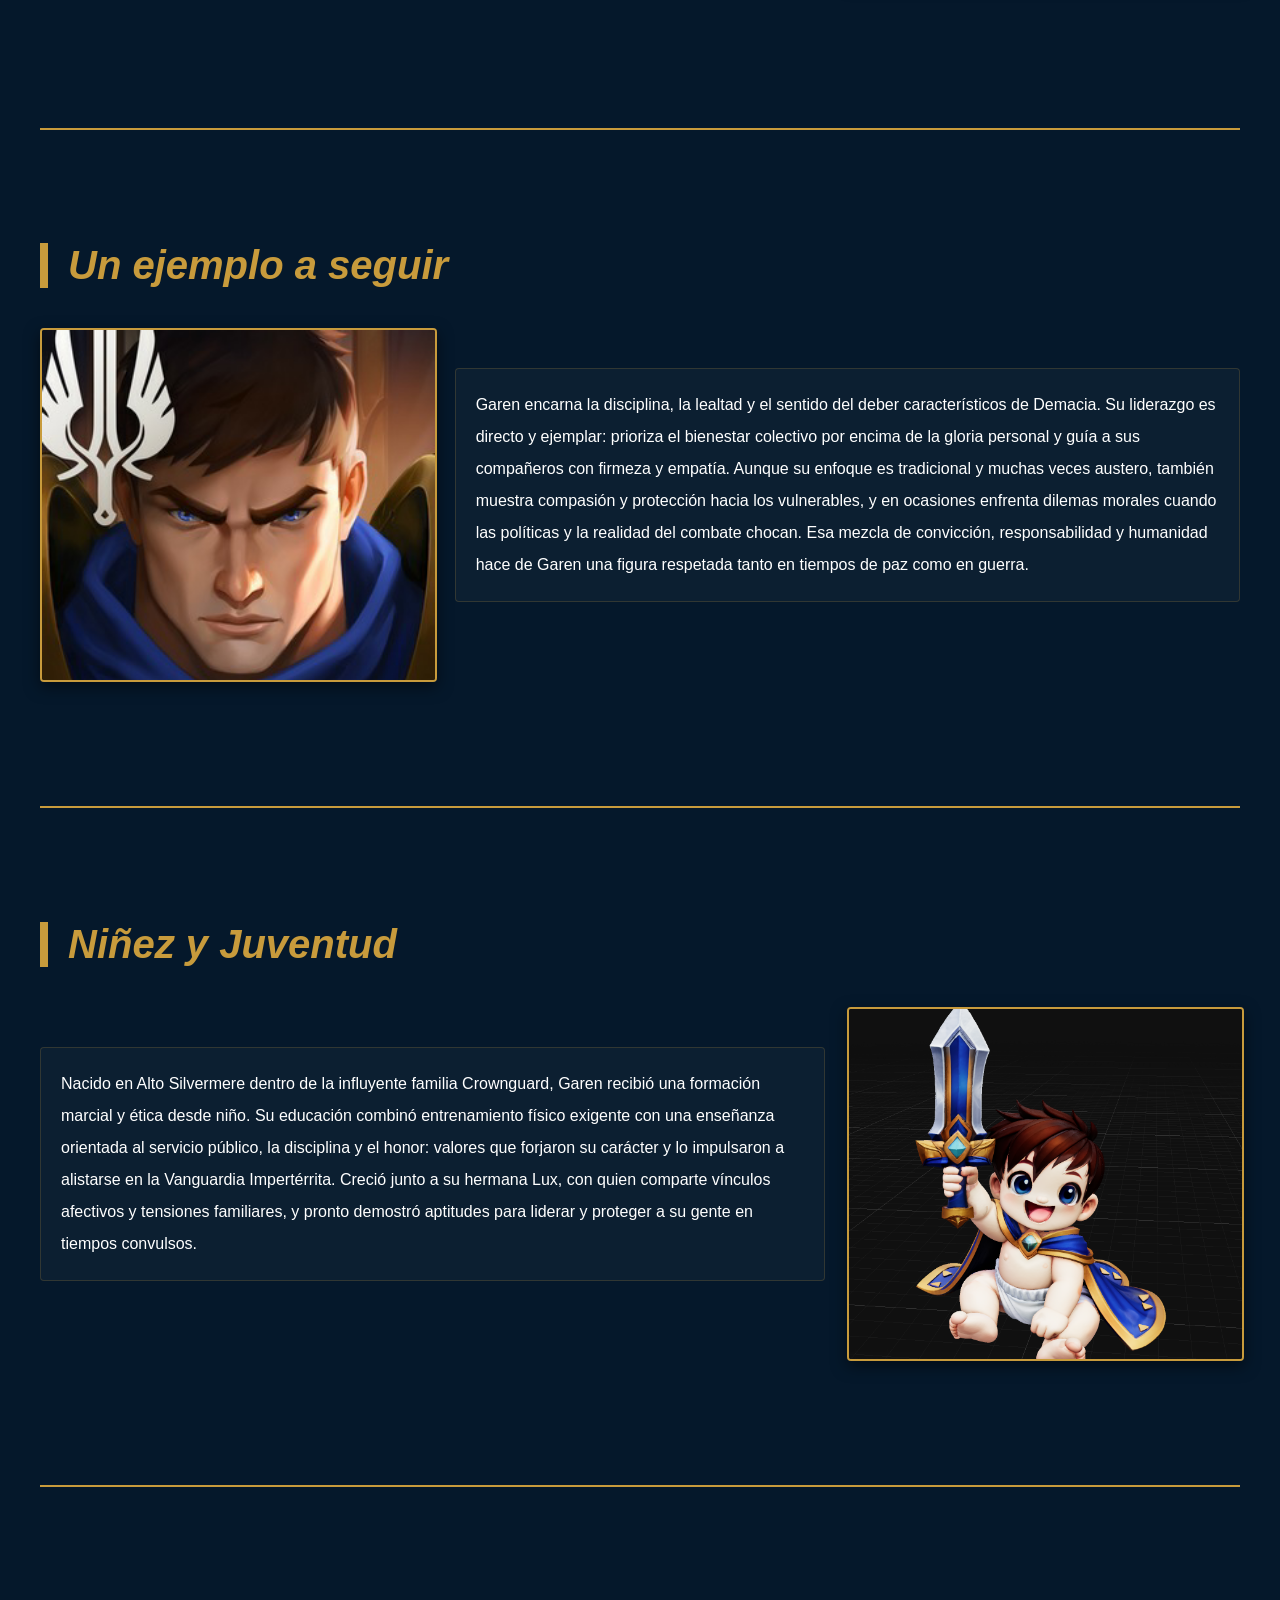
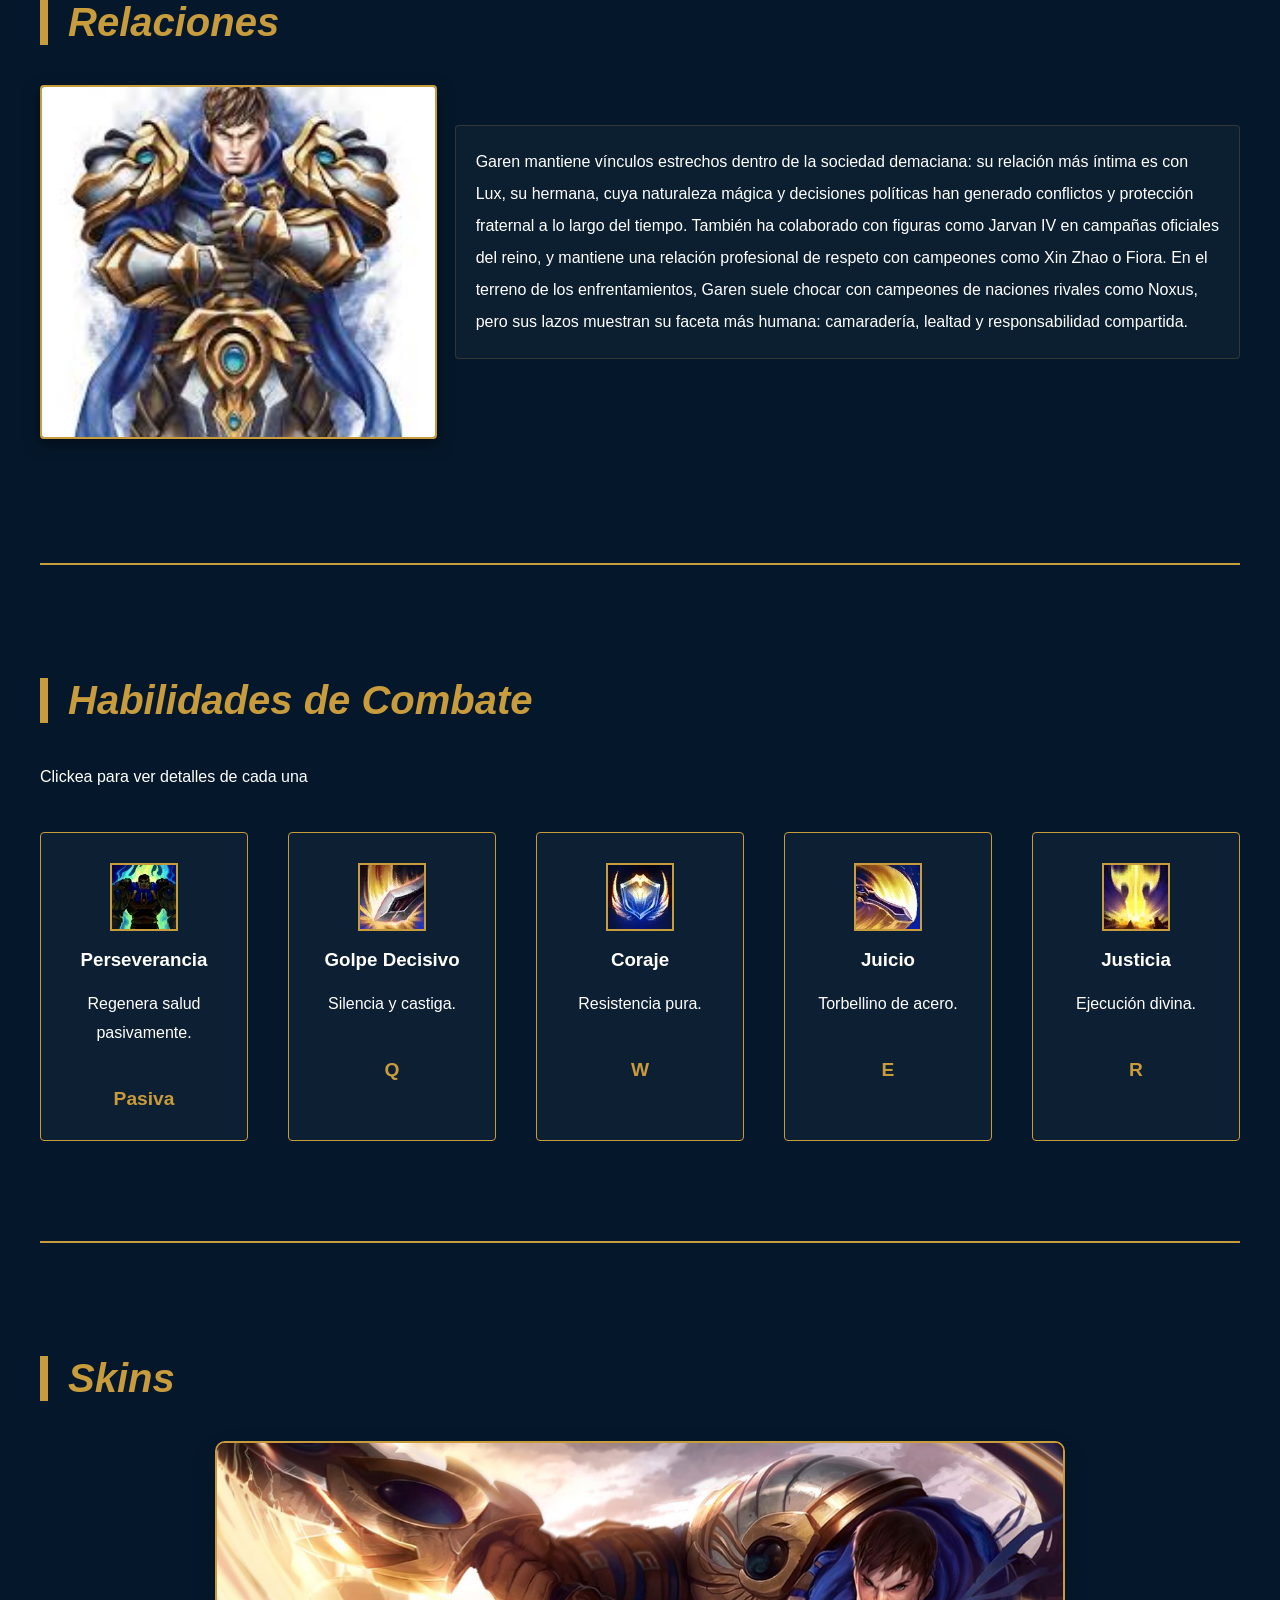
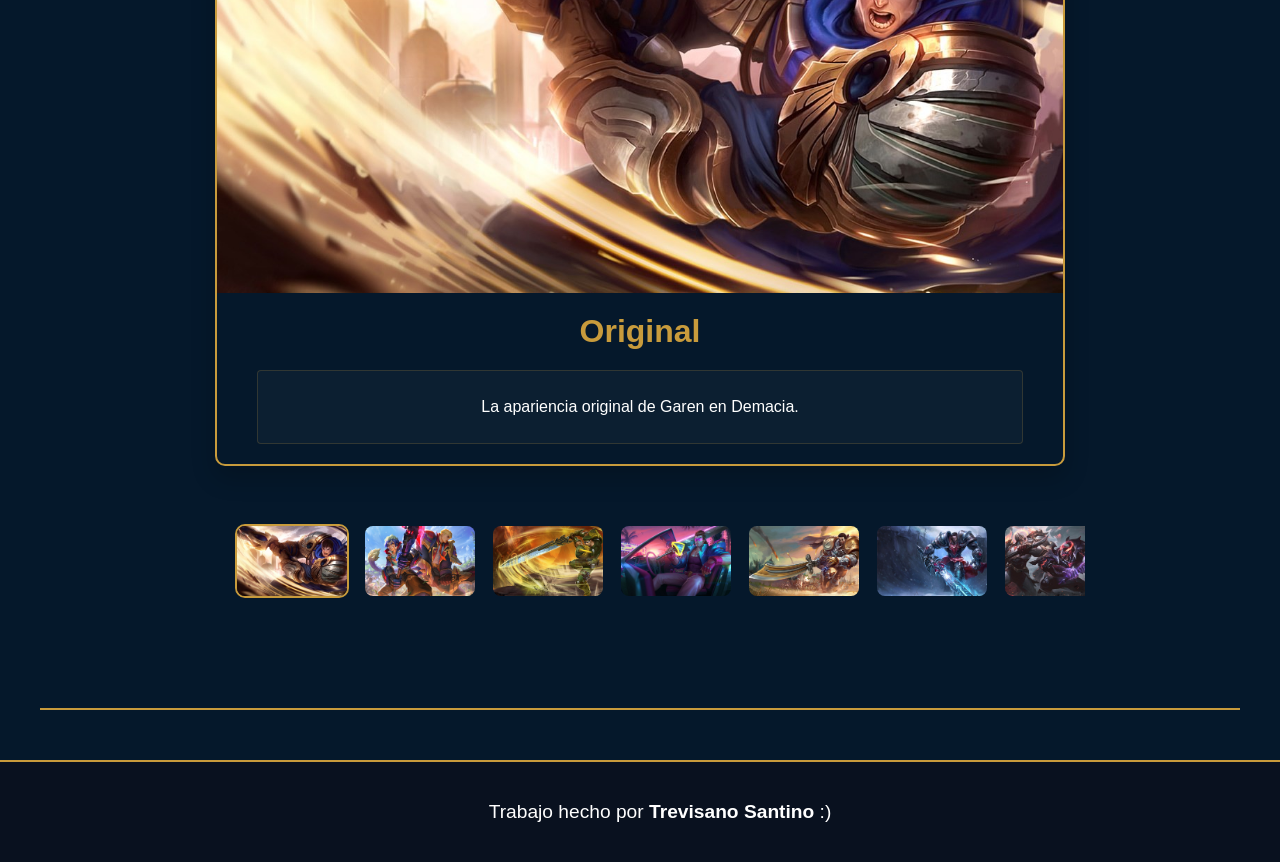
==== commit 24136ecc: "v1.6.6 anda y con ajustes" ====
--- a/index.html
+++ b/index.html
@@ -89,7 +89,7 @@
                     <img src= "img/Garen_Perseverance.webp" alt="Q">
                     <h3>Perseverancia</h3>
                     <p>Regenera salud pasivamente.</p>
-                    <span class="tecla">Tiempo</span>
+                    <span class="tecla">Pasiva</span>
                 </div>
                 <div class="habilidad-div" id="goledecisivo">
                     <img src="img/Garen_Decisive_Strike.webp" alt="Q">
--- a/style.css
+++ b/style.css
@@ -13,12 +13,14 @@
     font-family: 'Segoe UI', sans-serif;
     margin: 0;
     overflow-x: hidden;
-    width: 100vw;
+    width: 100%;
     cursor: url('img/cursornormal-small.png') 0 0, auto;
 }
 
 html {
     cursor: url('img/cursornormal-small.png') 0 0, auto;
+    overflow-x: hidden;
+    max-width: 100vw;
 }
 
 a,
@@ -317,7 +319,8 @@
         gap: 18px;
         justify-items: center;
         margin: auto;
-        max-width: 1000px;
+        max-width: 850px;
+        max-height: 850px;
     }
 
     .skins-display {
@@ -464,7 +467,7 @@
 
 @media (max-width: 768px) {
     body {
-        grid-template-rows: auto auto 1fr auto;
+        grid-template-rows: auto 1fr auto;
     }
 
     header {
